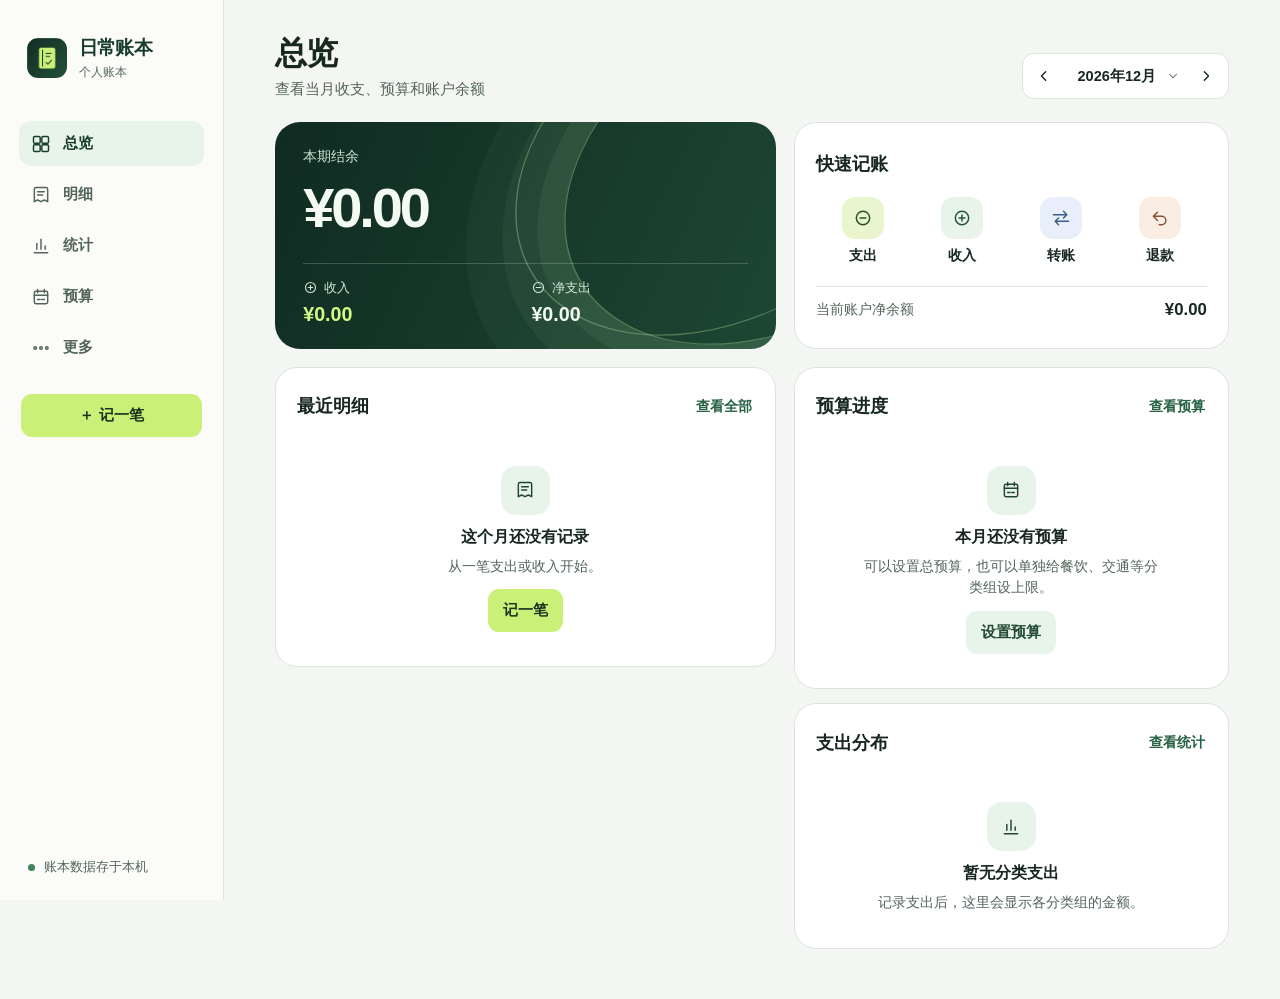
==== index.html @ d8ba1f41 "Improve mobile update checks" ====
<!doctype html>
<html lang="zh-CN">
<head>
  <meta charset="utf-8">
  <meta name="viewport" content="width=device-width, initial-scale=1, viewport-fit=cover">
  <meta name="theme-color" content="#f4f6f3">
  <meta name="description" content="在 iPhone 主屏幕离线记录收支、账户和预算。">
  <meta name="apple-mobile-web-app-capable" content="yes">
  <meta name="apple-mobile-web-app-status-bar-style" content="default">
  <link rel="manifest" href="./manifest.webmanifest" crossorigin="use-credentials">
  <link rel="icon" href="./icon-192.png">
  <link rel="apple-touch-icon" href="./apple-touch-icon.png">
  <link rel="stylesheet" href="./style.css">
  <title>日常账本</title>
</head>
<body>
  <aside class="sidebar" aria-label="主导航">
    <a class="brand" href="#overview"><img src="./apple-touch-icon.png" alt="" width="40" height="40"><span>日常账本<small>个人账本</small></span></a>
    <nav class="side-nav" id="side-nav"></nav>
    <button class="button primary side-add" data-action="new">＋ 记一笔</button>
    <div class="sidebar-foot"><span class="status-dot"></span><span>账本数据存于本机</span></div>
  </aside>
  <header class="mobile-bar">
    <a class="brand" href="#overview"><img src="./apple-touch-icon.png" alt="" width="34" height="34">日常账本</a>
    <button type="button" id="mobile-status" class="offline-badge" data-action="offline-info" aria-live="polite"><span class="status-dot"></span>本机账本</button>
  </header>
  <div class="update-notice" id="update-notice" hidden>
    <span role="status">新版已就绪</span>
    <button type="button" class="button secondary" data-action="reload">立即更新</button>
  </div>
  <main id="content" class="workspace" aria-busy="true">
    <section class="panel system-message"><h1>正在打开账本…</h1><p>请稍候。</p></section>
  </main>
  <nav class="tabbar" id="tabbar" aria-label="主导航"></nav>
  <dialog id="dialog" aria-labelledby="dialog-title"><div id="dialog-content"></div></dialog>
  <div class="toast" id="toast" role="status" hidden></div>
  <input type="file" id="file-input" hidden>
  <noscript><div class="system-message">日常账本需要开启 JavaScript。</div></noscript>
  <script type="module" src="./app.js"></script>
</body>
</html>
---- style.css ----
:root {
  color-scheme: light;
  touch-action:manipulation;
  --bg:#f4f6f3;
  --paper:#fff;
  --ink:#182820;
  --muted:#53655a;
  --line:#dce4dd;
  --accent:#cbf078;
  --accent-dark:#224735;
  --soft:#e8f3e9;
  --income:#146843;
  --danger:#9f3a39;
  --radius:22px;
  font-family: Inter, -apple-system, BlinkMacSystemFont, "Segoe UI", "PingFang SC", "Microsoft YaHei", sans-serif;
  font-size: 16px;
}
* { box-sizing:border-box; }
[hidden] { display:none !important; }
body { margin:0; color:var(--ink); background:var(--bg); min-width:280px; }
a { color:inherit; text-decoration:none; }
button, input, select, textarea { font:inherit; }
button, input, select, textarea, a { -webkit-tap-highlight-color:transparent; }
button { cursor:pointer; color:inherit; }
button:disabled { cursor:default; opacity:.5; }
:focus-visible { outline:3px solid #23754d; outline-offset:3px; }
h1,h2,h3,p { margin:0; }
h1 { font-size:2rem; font-weight:750; letter-spacing:-.035em; line-height:1.2; }
h2 { font-size:1.125rem; font-weight:750; }
h3 { font-size:1rem; }
.muted { color:var(--muted); }
.number { font-variant-numeric:tabular-nums; overflow-wrap:anywhere; }
.icon { width:20px; height:20px; display:inline-block; vertical-align:middle; flex:none; }
.brand { display:inline-flex; align-items:center; gap:.72rem; color:#183d2a; font-size:1.16rem; font-weight:800; letter-spacing:-.03em; }
.brand img { display:block; border-radius:.7rem; }
.brand small { display:block; color:var(--muted); font-size:.75rem; font-weight:500; margin-top:3px; letter-spacing:0; }
.sidebar { position:fixed; inset:0 auto 0 0; width:224px; padding:35px 19px 24px; border-right:1px solid var(--line); background:#fbfcfa; display:flex; flex-direction:column; gap:24px; }
.sidebar .brand { padding-left:8px; }
.side-nav { display:grid; gap:6px; margin-top:16px; }
.side-nav a { display:flex; align-items:center; gap:12px; color:var(--muted); padding:12px; border-radius:12px; font-size:.95rem; font-weight:600; }
.side-nav a[aria-current] { background:var(--soft); color:#193d28; font-weight:750; }
.side-nav a:hover { background:var(--soft); }
.sidebar-foot { margin-top:auto; display:flex; align-items:center; gap:9px; color:var(--muted); font-size:.82rem; padding-left:9px; }
.status-dot { display:inline-block; width:7px; height:7px; border-radius:50%; background:#42835a; flex:none; }
.side-add { margin:0 2px; }
.workspace { max-width:1420px; min-height:100vh; padding:34px clamp(22px, 4vw, 58px) 50px; margin-left:224px; margin-right:auto; }
.mobile-bar, .tabbar { display:none; }
.page-head { display:flex; align-items:flex-end; justify-content:space-between; gap:12px; margin-bottom:23px; }
.page-head p { font-size:.91rem; color:var(--muted); margin-top:8px; }
.period { display:inline-flex; align-items:center; gap:2px; padding:3px; border:1px solid var(--line); background:var(--paper); border-radius:12px; white-space:nowrap; }
.period button { display:grid; place-items:center; border:0; background:transparent; width:37px; height:38px; border-radius:8px; }
.period button:hover:not(:disabled) { background:var(--soft); }
.period time { font-size:.91rem; min-width:92px; text-align:center; font-weight:700; }
.period .month-trigger { display:flex; justify-content:center; gap:3px; align-items:center; width:auto; padding:0 6px; }
.period .month-trigger .icon { width:14px; height:14px; color:var(--muted); }
.month-grid { display:grid; grid-template-columns:repeat(4,minmax(0,1fr)); gap:12px; }
.month-tile { display:grid; align-content:start; gap:9px; min-height:111px; text-align:left; padding:15px; border-radius:15px; }
.month-tile:hover,.month-tile[aria-current] { background:var(--soft); border-color:#88ad90; }
.month-tile-head { display:flex; align-items:center; justify-content:space-between; gap:6px; }
.month-tile-head strong { font-size:1.05rem; }
.month-tile > .muted { font-size:.86rem; }
.month-net,.month-amounts>span { display:flex; align-items:baseline; justify-content:space-between; gap:4px; flex-wrap:wrap; }
.month-net small,.month-amounts { color:var(--muted); font-size:.82rem; }
.month-amounts { display:grid; gap:4px; }
.month-amounts b { color:var(--ink); }
.panel { min-width:0; background:var(--paper); border:1px solid var(--line); border-radius:var(--radius); padding:21px; }
.panel-head { display:flex; justify-content:space-between; align-items:center; gap:8px; margin-bottom:16px; }
.panel-head a,.link-button { color:#266144; font-size:.88rem; font-weight:750; border:0; background:transparent; padding:8px 2px; white-space:nowrap; }
.balance-card { isolation:isolate; position:relative; overflow:hidden; padding:25px 28px 23px; border-radius:25px; background:linear-gradient(115deg,#102b22,#1d4633 98%); color:#f2faf2; min-height:225px; }
.balance-card::before, .balance-card::after { content:""; pointer-events:none; position:absolute; z-index:-1; border:1px solid #a9dc9861; border-radius:50%; width:315px; height:315px; transform:rotate(-31deg) scaleX(1.45); right:-111px; top:-125px; }
.balance-card::after { right:-160px; top:-116px; box-shadow:0 0 0 20px #b1dca611,0 0 0 46px #b1dca60e,0 0 0 73px #b1dca60a; }
.balance-title { font-size:.88rem; color:#d0e4d8; }
.balance-value { font-size:clamp(2.35rem,5vw,3.5rem); font-weight:750; line-height:1.13; letter-spacing:-.055em; margin:10px 0 23px; }
.balance-row { display:grid; grid-template-columns:repeat(2,minmax(0,1fr)); gap:12px; padding-top:15px; border-top:1px solid #e5f7e732; }
.balance-row span { display:flex; align-items:center; gap:6px; font-size:.83rem; color:#d2e6d7; margin-bottom:6px; }
.balance-row b { font-size:1.23rem; font-weight:700; }
.balance-row .icon { width:15px; height:15px; }
.balance-row .income { color:#d2fa86; }
.top-grid { display:grid; grid-template-columns:1.15fr 1fr; gap:18px; }
.lower-grid { display:grid; grid-template-columns:1.15fr 1fr; gap:18px; margin-top:18px; align-items:start; }
.summary-stack,.stack { display:grid; gap:14px; align-content:start; }
.metric-grid { display:grid; grid-template-columns:repeat(3,minmax(0,1fr)); gap:12px; }
.metric { display:grid; gap:8px; padding:16px; }
.metric b { font-size:clamp(1rem,2.5vw,1.5rem); line-height:1.22; }
.metric span { font-size:.88rem; color:var(--muted); }
.quick-actions { display:grid; grid-template-columns:repeat(4,minmax(0,1fr)); gap:5px; }
.quick-actions button { display:grid; justify-items:center; gap:8px; padding:8px 1px; background:none; border:0; border-radius:11px; font-size:.85rem; font-weight:650; }
.quick-actions button:hover { background:var(--bg); }
.quick-icon { display:grid; place-items:center; width:42px; height:42px; border-radius:13px; background:var(--soft); color:#225438; }
.quick-actions button:first-child .quick-icon { background:#e8f5cd; color:#2b5024; }
.quick-actions button:nth-child(3) .quick-icon { background:#e8effa; color:#3d5e88; }
.quick-actions button:nth-child(4) .quick-icon { background:#faeee4; color:#8a5134; }
.quick-panel { display:flex; flex-direction:column; justify-content:center; gap:13px; }
.asset-inline { display:flex; justify-content:space-between; align-items:center; gap:10px; border-top:1px solid var(--line); padding-top:13px; color:var(--muted); font-size:.87rem; }
.asset-inline b { color:var(--ink); font-size:1.05rem; }
.button { min-height:43px; display:inline-flex; align-items:center; justify-content:center; gap:7px; border:1px solid transparent; padding:9px 14px; border-radius:11px; font-weight:750; font-size:.92rem; text-align:center; white-space:nowrap; }
.button.primary { background:var(--accent); color:#19341f; }
.button.primary:hover { background:#bee66a; }
.button.secondary { background:var(--soft); color:#204a31; }
.button.neutral { background:var(--paper); border-color:var(--line); }
.button.danger { background:#faeeeb; color:var(--danger); }
.button.full { width:100%; }
.icon-button { display:grid; place-items:center; width:42px; height:42px; border:0; border-radius:12px; background:var(--soft); color:#244735; }
.empty { display:grid; justify-items:center; text-align:center; gap:8px; padding:26px 5px 13px; }
.empty-mark { display:grid; place-items:center; height:49px; width:49px; border-radius:15px; background:var(--soft); color:var(--accent-dark); margin-bottom:4px; }
.empty p { color:var(--muted); font-size:.88rem; line-height:1.55; max-width:300px; }
.empty .button { margin-top:4px; }
.transactions { display:grid; }
.row { display:flex; gap:10px; align-items:center; }
.transaction { display:grid; align-items:center; grid-template-columns:42px minmax(0,1fr) minmax(0,auto); gap:11px; width:100%; text-align:left; padding:11px 0; border:0; border-top:1px solid var(--line); background:transparent; }
.transaction:first-child { border-top:0; }
.transaction:hover .entry-title { color:var(--income); }
.tx-icon { height:40px; width:40px; display:grid; place-items:center; border-radius:12px; background:var(--bg); font-size:1.1rem; }
.entry-title,.entry-caption { display:block; overflow:hidden; text-overflow:ellipsis; white-space:nowrap; }
.entry-title { font-weight:720; }
.entry-caption { color:var(--muted); font-size:.82rem; margin-top:4px; }
.transaction strong { font-size:.93rem; text-align:right; overflow-wrap:anywhere; }
.positive { color:var(--income); }
.negative { color:var(--danger); }
.date-heading { color:var(--muted); font-size:.84rem; font-weight:680; margin:14px 0 2px; }
.date-group + .date-group { border-top:1px solid var(--line); }
.inline-actions,.actions { display:flex; flex-wrap:wrap; gap:8px; align-items:center; }
.inline-actions { margin-bottom:15px; }
.filter { display:grid; grid-template-columns:minmax(0,2fr) repeat(3,minmax(0,1fr)); gap:8px; margin-bottom:15px; }
input,select,textarea { width:100%; min-height:44px; border:1px solid #cbd7cd; background:#fff; color:var(--ink); border-radius:10px; padding:9px 11px; }
input,select,textarea { font-size:1rem; }
input[type="date"],input[type="month"] { min-width:0; }
select { appearance:none; padding-right:28px; background-image:linear-gradient(45deg,transparent 50%,#526455 50%),linear-gradient(135deg,#526455 50%,transparent 50%); background-position:calc(100% - 15px) 55%,calc(100% - 10px) 55%; background-size:5px 5px; background-repeat:no-repeat; }
.segments { display:flex; flex-wrap:wrap; gap:4px; border-radius:11px; padding:4px; background:var(--bg); }
.segments button { flex:1; min-height:36px; background:transparent; border:0; border-radius:8px; font-size:.89rem; font-weight:650; white-space:nowrap; }
.segments button[aria-pressed="true"] { background:var(--paper); color:#215336; box-shadow:0 1px 3px #17382522; }
.budget-row,.manage-row { padding:12px 0; border-top:1px solid var(--line); }
.budget-row:first-child,.manage-row:first-child { border-top:0; }
.budget-top { display:flex; justify-content:space-between; align-items:baseline; gap:9px; margin-bottom:9px; font-size:.89rem; }
.budget-top b { font-size:.95rem; }
.budget-foot { display:flex; justify-content:space-between; align-items:center; gap:8px; margin-top:6px; color:var(--muted); font-size:.82rem; }
.progress { width:100%; height:8px; background:#e6eee6; border-radius:99px; overflow:hidden; }
.progress span { display:block; height:100%; background:#59966b; border-radius:99px; }
.progress.over span { background:#bd665e; }
.section-gap { margin-top:18px; }
.setting-grid { display:grid; grid-template-columns:repeat(2,minmax(0,1fr)); gap:12px; }
.setting { display:grid; grid-template-columns:42px minmax(0,1fr); gap:11px; align-items:center; width:100%; min-height:71px; text-align:left; padding:11px 12px; border:1px solid var(--line); background:var(--paper); border-radius:14px; }
.setting:hover { background:var(--bg); }
.setting .quick-icon { width:39px; height:39px; }
.setting b,.setting small { display:block; }
.setting small { color:var(--muted); font-size:.82rem; line-height:1.4; margin-top:3px; }
.manage-row { display:flex; justify-content:space-between; align-items:center; gap:10px; }
.manage-row p { color:var(--muted); margin-top:4px; font-size:.84rem; line-height:1.4; }
.manage-row h3 { overflow-wrap:anywhere; }
.manage-row .actions { justify-content:flex-end; flex-shrink:0; }
.chip { color:#41604c; background:var(--soft); padding:3px 6px; font-size:.76rem; border-radius:6px; display:inline-block; }
details.group { border-top:1px solid var(--line); }
details.group:first-child { border:0; }
details.group summary { cursor:pointer; padding:13px 2px; font-weight:720; }
details.group section { padding:0 0 10px 16px; }
.bars { display:grid; grid-template-columns:repeat(6,minmax(0,1fr)); gap:9px; padding-top:10px; }
.bar-cell { text-align:center; color:var(--muted); font-size:.82rem; }
.bar-area { height:132px; border-bottom:1px solid var(--line); display:flex; align-items:flex-end; justify-content:center; gap:3px; margin-bottom:7px; }
.bar { width:25%; background:#80a48d; border-radius:4px 4px 0 0; min-width:5px; }
.bar.income { background:#b9db73; }
.legend { display:flex; gap:13px; flex-wrap:wrap; color:var(--muted); font-size:.84rem; margin-top:11px; }
.legend span { display:inline-flex; align-items:center; gap:5px; }
.legend i,.category-dot { width:9px; height:9px; border-radius:50%; background:#80a48d; display:inline-block; }
.legend .income { background:#b9db73; }
.category-list { list-style:none; padding:0; margin:0; }
.category-list li { display:grid; grid-template-columns:minmax(90px,1fr) minmax(45px,.65fr) minmax(70px,.8fr); align-items:center; gap:10px; padding:9px 0; border-top:1px solid var(--line); font-size:.88rem; }
.category-list li:first-child { border-top:0; }
.category-list li strong { text-align:right; }
.category-list li span:first-child { overflow-wrap:anywhere; }
.donut { margin:4px auto 19px; width:136px; aspect-ratio:1; border-radius:50%; position:relative; display:grid; place-items:center; }
.donut::before { content:""; position:absolute; inset:18%; border-radius:50%; background:#fff; }
.donut b { position:relative; font-size:.8rem; color:var(--muted); }
.offline-badge { border:1px solid var(--line); padding:6px 8px; min-height:33px; border-radius:9px; background:var(--paper); color:var(--muted); display:inline-flex; gap:5px; align-items:center; font-size:.76rem; }
.system-message { line-height:1.6; max-width:600px; }
.system-message p { margin-top:10px; }
dialog { width:min(100% - 28px,480px); max-height:min(90vh,850px); padding:0; border:1px solid var(--line); border-radius:21px; color:var(--ink); box-shadow:0 20px 90px #102b2252; touch-action:manipulation; }
dialog::backdrop { background:#10251fb2; }
.modal-head { display:flex; justify-content:space-between; align-items:center; gap:8px; padding:15px 18px; border-bottom:1px solid var(--line); position:sticky; top:0; background:#fff; z-index:1; }
.modal-body { padding:16px 18px; display:grid; gap:13px; }
.modal-body p { color:var(--muted); line-height:1.6; }
.modal-foot { display:flex; gap:8px; justify-content:flex-end; align-items:center; border-top:1px solid var(--line); padding:12px 18px; background:#fff; }
.modal-foot .primary { flex:1; }
.field { display:grid; gap:5px; color:#304c3b; font-size:.88rem; font-weight:650; min-width:0; }
.field-row { display:grid; grid-template-columns:repeat(2,minmax(0,1fr)); gap:9px; }
.form-amount input { font-size:1.62rem; font-weight:730; letter-spacing:-.04em; }
.error { color:var(--danger) !important; font-size:.87rem; }
.toast { position:fixed; z-index:5; bottom:20px; left:50%; transform:translateX(-50%); background:#183b2b; color:#fff; border-radius:12px; padding:12px 16px; max-width:min(90vw,500px); width:max-content; font-size:.89rem; box-shadow:0 5px 25px #18282033; }
.guide-link { display:inline-block; font-size:.9rem; font-weight:700; color:#295d3e; }
.update-notice { display:flex; justify-content:space-between; align-items:center; gap:8px; margin:16px auto -14px calc(224px + clamp(22px, 4vw, 58px)); padding:7px 11px; width:min(390px,calc(100% - 260px)); background:var(--paper); border:1px solid var(--line); border-radius:12px; font-size:.9rem; font-weight:700; }
@media (min-width:760px) and (max-width:1000px) {
  .sidebar { width:177px; padding-inline:12px; }
  .workspace { margin-left:177px; padding-inline:22px; }
  .update-notice { margin-left:199px; }
}
@media (max-width:860px) {
  .lower-grid,.top-grid { grid-template-columns:1fr; gap:12px; }
  .lower-grid { margin-top:12px; }
  .month-grid { grid-template-columns:repeat(3,minmax(0,1fr)); }
}
@media (max-width:759px) {
  .sidebar { display:none; }
  .workspace { margin:0 auto; padding:13px 15px calc(88px + env(safe-area-inset-bottom)); }
  .mobile-bar { position:sticky; top:0; z-index:3; display:flex; justify-content:space-between; align-items:center; gap:8px; border-bottom:1px solid var(--line); padding:calc(9px + env(safe-area-inset-top)) max(15px,env(safe-area-inset-right)) 9px max(15px,env(safe-area-inset-left)); background:var(--bg); }
  .mobile-bar .brand { gap:7px; font-size:1.04rem; }
  .update-notice { margin:10px 15px 0; width:auto; }
  .tabbar { display:grid; grid-template-columns:repeat(5,minmax(0,1fr)); align-items:center; position:fixed; z-index:3; bottom:0; inset-inline:0; border-top:1px solid var(--line); background:#fff; min-height:63px; padding:5px 5px calc(5px + env(safe-area-inset-bottom)); }
  .tabbar a,.tabbar button { display:flex; flex-direction:column; justify-content:center; align-items:center; gap:3px; min-height:46px; color:var(--muted); font-size:.78rem; font-weight:680; border:0; background:none; }
  .tabbar a[aria-current] { color:#1b6740; }
  .tabbar a[aria-current] .icon { background:var(--soft); border-radius:5px; }
  .tabbar .tab-plus { width:35px; height:33px; display:grid; place-items:center; border-radius:11px; background:var(--accent); color:#19341f; }
  .toast { bottom:calc(73px + env(safe-area-inset-bottom)); }
  .page-head { margin-bottom:13px; align-items:center; }
  .page-head p { display:none; }
  h1 { font-size:1.58rem; }
  .panel { padding:15px; border-radius:17px; }
  .balance-card { min-height:0; padding:20px; border-radius:21px; }
  .balance-value { font-size:2.55rem; margin-bottom:17px; }
  .balance-row { padding-top:12px; }
  .balance-row b { font-size:1.07rem; }
  .balance-card::before { right:-186px; top:-145px; }
  .balance-card::after { right:-224px; top:-136px; }
  .period time { min-width:86px; }
  .period button { width:30px; height:35px; }
  .metric-grid { gap:6px; }
  .metric { padding:10px 7px; }
  .metric span { font-size:.79rem; }
  .filter { grid-template-columns:1fr 1fr; }
  .setting-grid { gap:7px; }
  .setting { grid-template-columns:31px minmax(0,1fr); padding:8px; gap:6px; }
  .setting .quick-icon { width:30px; height:33px; }
  .setting b { font-size:.88rem; }
  .setting small { font-size:.76rem; }
  .section-gap { margin-top:12px; }
  .bar-area { height:104px; }
  dialog { max-height:calc(100% - 22px - env(safe-area-inset-top) - env(safe-area-inset-bottom)); }
  .manage-row .button { padding:7px 9px; min-height:40px; }
}
@media (max-width:365px) {
  .workspace { padding-inline:9px; }
  .panel { padding:11px; }
  .setting-grid { grid-template-columns:1fr; }
  .period time { min-width:75px; }
  .period button { width:27px; }
  .period .month-trigger { padding-inline:4px; gap:2px; }
  .page-head { gap:4px; }
}
@media (max-width:520px) {
  .month-grid { grid-template-columns:repeat(2,minmax(0,1fr)); gap:8px; }
  .month-tile { min-height:80px; gap:6px; padding:12px; }
}
@media (prefers-reduced-motion:no-preference) {
  button,a,input,select { transition:background-color .14s; }
}
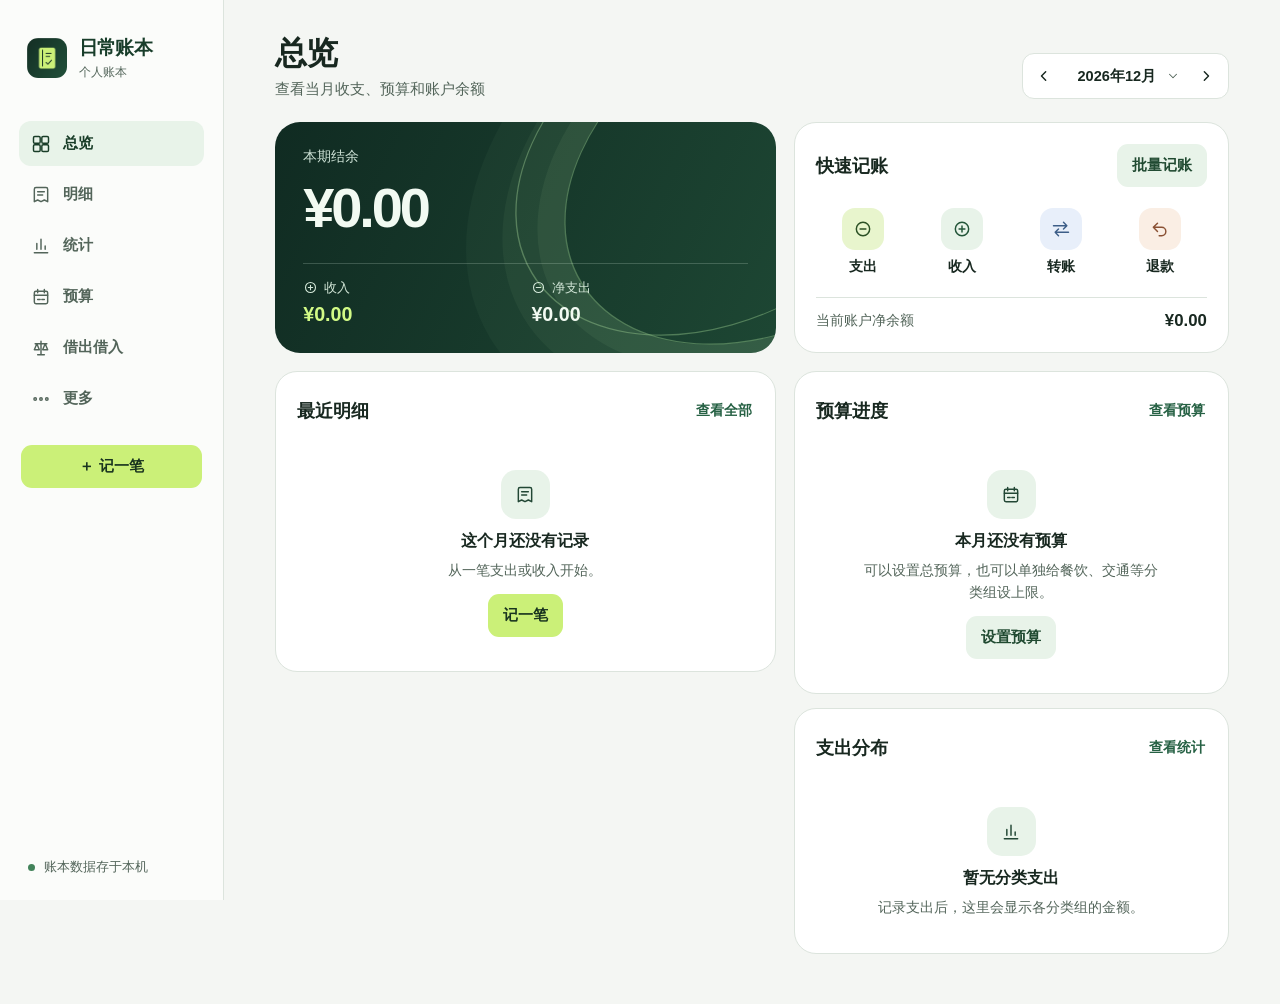
==== commit f2e9cf22: "Improve mobile entry and add inline categories" ====
--- a/index.html
+++ b/index.html
@@ -33,6 +33,7 @@
   </main>
   <nav class="tabbar" id="tabbar" aria-label="主导航"></nav>
   <dialog id="dialog" aria-labelledby="dialog-title"><div id="dialog-content"></div></dialog>
+  <dialog id="quick-category" aria-labelledby="quick-category-title"></dialog>
   <div class="toast" id="toast" role="status" hidden></div>
   <input type="file" id="file-input" hidden>
   <noscript><div class="system-message">日常账本需要开启 JavaScript。</div></noscript>
--- a/style.css
+++ b/style.css
@@ -91,6 +91,7 @@
 .quick-actions button:nth-child(3) .quick-icon { background:#e8effa; color:#3d5e88; }
 .quick-actions button:nth-child(4) .quick-icon { background:#faeee4; color:#8a5134; }
 .quick-panel { display:flex; flex-direction:column; justify-content:center; gap:13px; }
+.quick-heading { display:flex; justify-content:space-between; align-items:center; gap:10px; }
 .asset-inline { display:flex; justify-content:space-between; align-items:center; gap:10px; border-top:1px solid var(--line); padding-top:13px; color:var(--muted); font-size:.87rem; }
 .asset-inline b { color:var(--ink); font-size:1.05rem; }
 .button { min-height:43px; display:inline-flex; align-items:center; justify-content:center; gap:7px; border:1px solid transparent; padding:9px 14px; border-radius:11px; font-weight:750; font-size:.92rem; text-align:center; white-space:nowrap; }
@@ -180,12 +181,48 @@
 .modal-body p { color:var(--muted); line-height:1.6; }
 .modal-foot { display:flex; gap:8px; justify-content:flex-end; align-items:center; border-top:1px solid var(--line); padding:12px 18px; background:#fff; }
 .modal-foot .primary { flex:1; }
+.entry-tools { display:flex; justify-content:flex-end; }
+.entry-accounts { align-items:end; }
+.category-caption { display:flex; flex-wrap:wrap; align-items:center; justify-content:space-between; column-gap:4px; }
+.category-caption .link-button { min-height:38px; padding:4px 0 4px 4px; white-space:nowrap; font-size:.82rem; }
+dialog.batch-dialog { width:min(100% - 28px,660px); overflow:hidden; max-height:min(840px, calc(var(--batch-height, 100vh) - 18px)); }
+.batch-dialog #dialog-content { display:flex; flex-direction:column; max-height:inherit; min-height:0; }
+.batch-dialog .modal-head { flex:none; }
+.batch-dialog form { display:flex; flex-direction:column; min-height:0; }
+.batch-dialog .modal-body { overflow:auto; overscroll-behavior:contain; min-height:0; scroll-padding-block:12px; background:var(--bg); }
+.batch-dialog .modal-foot { flex:none; }
+.batch-date { display:flex; align-items:flex-end; gap:10px; min-width:0; }
+.batch-date .field { flex:1; }
+.batch-date input { display:block; }
+.batch-date-actions { display:flex; gap:6px; }
+.batch-rows { display:grid; gap:12px; }
+.batch-row { display:grid; gap:10px; min-width:0; border:1px solid var(--line); border-radius:15px; padding:11px 13px 13px; background:var(--paper); }
+.batch-row-tools { display:flex; justify-content:space-between; align-items:center; gap:8px; min-height:31px; }
+.batch-row-tools .link-button { color:#594a45; min-height:38px; padding:5px 0 5px 12px; }
+.batch-amount input { font-size:1.25rem; font-weight:720; }
+.batch-dialog .error { scroll-margin-block:8px; }
 .field { display:grid; gap:5px; color:#304c3b; font-size:.88rem; font-weight:650; min-width:0; }
 .field-row { display:grid; grid-template-columns:repeat(2,minmax(0,1fr)); gap:9px; }
+.field input:is([type="date"],[type="time"]) { min-width:0; }
 .form-amount input { font-size:1.62rem; font-weight:730; letter-spacing:-.04em; }
 .error { color:var(--danger) !important; font-size:.87rem; }
 .toast { position:fixed; z-index:5; bottom:20px; left:50%; transform:translateX(-50%); background:#183b2b; color:#fff; border-radius:12px; padding:12px 16px; max-width:min(90vw,500px); width:max-content; font-size:.89rem; box-shadow:0 5px 25px #18282033; }
 .guide-link { display:inline-block; font-size:.9rem; font-weight:700; color:#295d3e; }
+.debt-description { margin:-5px 0 14px; line-height:1.55; font-size:.9rem; }
+.debt-grid { align-items:start; }
+.debt-total { display:flex; justify-content:space-between; align-items:baseline; gap:8px; padding:12px; border-radius:12px; background:var(--soft); }
+.debt-total .number { font-size:1.34rem; text-align:right; overflow-wrap:anywhere; min-width:0; }
+.debt-row { display:grid; grid-template-columns:minmax(0,1fr) minmax(0,.8fr); align-items:center; gap:8px; width:100%; min-height:52px; padding:9px 2px; border:0; border-bottom:1px solid var(--line); background:transparent; text-align:left; overflow-wrap:anywhere; }
+.debt-row:last-child { border-bottom:0; }
+.debt-row:hover { background:var(--soft); }
+.debt-row small { display:block; color:var(--muted); font-size:.82rem; line-height:1.4; margin-top:2px; }
+.debt-row-amount { text-align:right; }
+.debt-empty { padding-top:10px; }
+.debt-facts { display:grid; grid-template-columns:repeat(3,minmax(0,1fr)); gap:7px; margin:0; }
+.debt-facts div { padding:8px; border-radius:10px; background:var(--soft); }
+.debt-facts dt { font-size:.8rem; color:var(--muted); }
+.debt-facts dd { margin:4px 0 0; font-weight:700; overflow-wrap:anywhere; }
+.debt-note { overflow-wrap:anywhere; }
 .update-notice { display:flex; justify-content:space-between; align-items:center; gap:8px; margin:16px auto -14px calc(224px + clamp(22px, 4vw, 58px)); padding:7px 11px; width:min(390px,calc(100% - 260px)); background:var(--paper); border:1px solid var(--line); border-radius:12px; font-size:.9rem; font-weight:700; }
 @media (min-width:760px) and (max-width:1000px) {
   .sidebar { width:177px; padding-inline:12px; }
@@ -203,9 +240,10 @@
   .mobile-bar { position:sticky; top:0; z-index:3; display:flex; justify-content:space-between; align-items:center; gap:8px; border-bottom:1px solid var(--line); padding:calc(9px + env(safe-area-inset-top)) max(15px,env(safe-area-inset-right)) 9px max(15px,env(safe-area-inset-left)); background:var(--bg); }
   .mobile-bar .brand { gap:7px; font-size:1.04rem; }
   .update-notice { margin:10px 15px 0; width:auto; }
-  .tabbar { display:grid; grid-template-columns:repeat(5,minmax(0,1fr)); align-items:center; position:fixed; z-index:3; bottom:0; inset-inline:0; border-top:1px solid var(--line); background:#fff; min-height:63px; padding:5px 5px calc(5px + env(safe-area-inset-bottom)); }
+  .tabbar { display:grid; grid-template-columns:repeat(6,minmax(0,1fr)); align-items:center; position:fixed; z-index:3; bottom:0; inset-inline:0; border-top:1px solid var(--line); background:#fff; min-height:63px; padding:5px 5px calc(5px + env(safe-area-inset-bottom)); }
   .tabbar a,.tabbar button { display:flex; flex-direction:column; justify-content:center; align-items:center; gap:3px; min-height:46px; color:var(--muted); font-size:.78rem; font-weight:680; border:0; background:none; }
   .tabbar a[aria-current] { color:#1b6740; }
+  .tabbar a span { white-space:nowrap; }
   .tabbar a[aria-current] .icon { background:var(--soft); border-radius:5px; }
   .tabbar .tab-plus { width:35px; height:33px; display:grid; place-items:center; border-radius:11px; background:var(--accent); color:#19341f; }
   .toast { bottom:calc(73px + env(safe-area-inset-bottom)); }
@@ -233,6 +271,11 @@
   .section-gap { margin-top:12px; }
   .bar-area { height:104px; }
   dialog { max-height:calc(100% - 22px - env(safe-area-inset-top) - env(safe-area-inset-bottom)); }
+  dialog.batch-dialog { position:fixed; inset:auto 0 var(--batch-bottom, 0px); width:100%; max-width:none; margin:0; border-radius:21px 21px 0 0; max-height:calc(var(--batch-height, 100vh) - max(8px,env(safe-area-inset-top))); }
+  .batch-dialog .modal-head { padding:10px 14px; }
+  .batch-dialog .modal-body { padding:12px 14px; }
+  .batch-dialog .modal-foot { padding:10px 14px max(10px,env(safe-area-inset-bottom)); }
+  .batch-date-actions .button { padding-inline:9px; }
   .manage-row .button { padding:7px 9px; min-height:40px; }
 }
 @media (max-width:365px) {
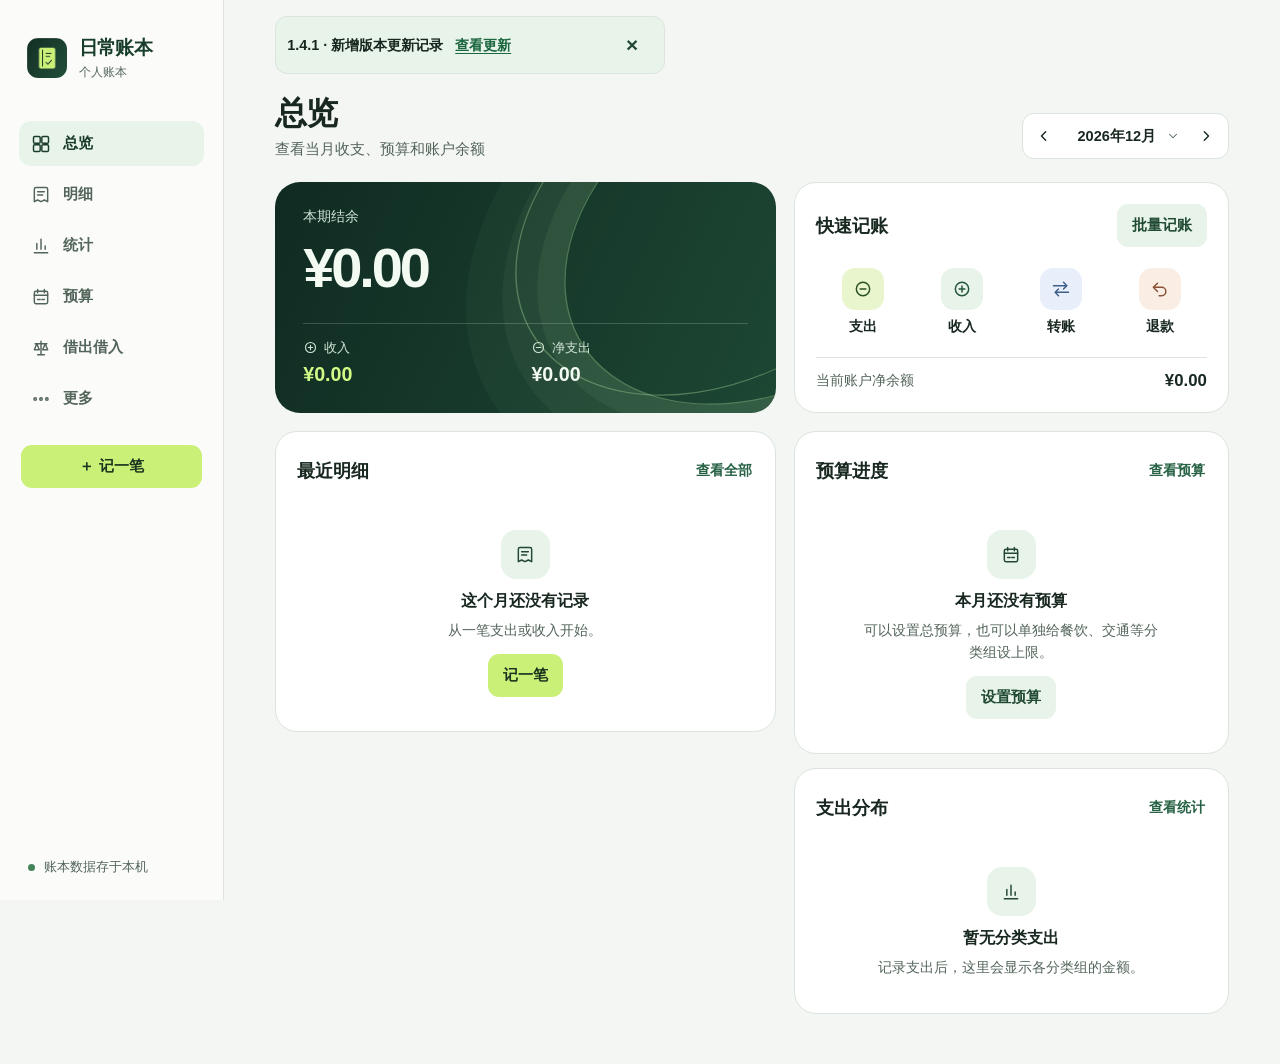
==== commit e5ecb120: "Show customers what changed in each release" ====
--- a/index.html
+++ b/index.html
@@ -28,6 +28,10 @@
     <span role="status">新版已就绪</span>
     <button type="button" class="button secondary" data-action="reload">立即更新</button>
   </div>
+  <aside class="update-notice release-notice" id="release-notice" aria-label="本次版本更新" hidden>
+    <span><strong id="release-summary"></strong><a href="#updates">查看更新</a></span>
+    <button class="icon-button" type="button" data-action="dismiss-release" aria-label="关闭更新提示">×</button>
+  </aside>
   <main id="content" class="workspace" aria-busy="true">
     <section class="panel system-message"><h1>正在打开账本…</h1><p>请稍候。</p></section>
   </main>
--- a/style.css
+++ b/style.css
@@ -224,6 +224,12 @@
 .debt-facts dd { margin:4px 0 0; font-weight:700; overflow-wrap:anywhere; }
 .debt-note { overflow-wrap:anywhere; }
 .update-notice { display:flex; justify-content:space-between; align-items:center; gap:8px; margin:16px auto -14px calc(224px + clamp(22px, 4vw, 58px)); padding:7px 11px; width:min(390px,calc(100% - 260px)); background:var(--paper); border:1px solid var(--line); border-radius:12px; font-size:.9rem; font-weight:700; }
+.release-notice { background:var(--soft); }
+.release-notice > span { display:flex; flex-wrap:wrap; align-items:baseline; column-gap:12px; row-gap:3px; }
+.release-notice a { color:#1b6740; text-decoration:underline; text-underline-offset:3px; }
+.release-notice .icon-button { flex:none; font-size:1.3rem; }
+.release-entry ul { padding-inline-start:1.35em; margin:10px 0 0; line-height:1.65; }
+.release-entry li + li { margin-top:5px; }
 @media (min-width:760px) and (max-width:1000px) {
   .sidebar { width:177px; padding-inline:12px; }
   .workspace { margin-left:177px; padding-inline:22px; }
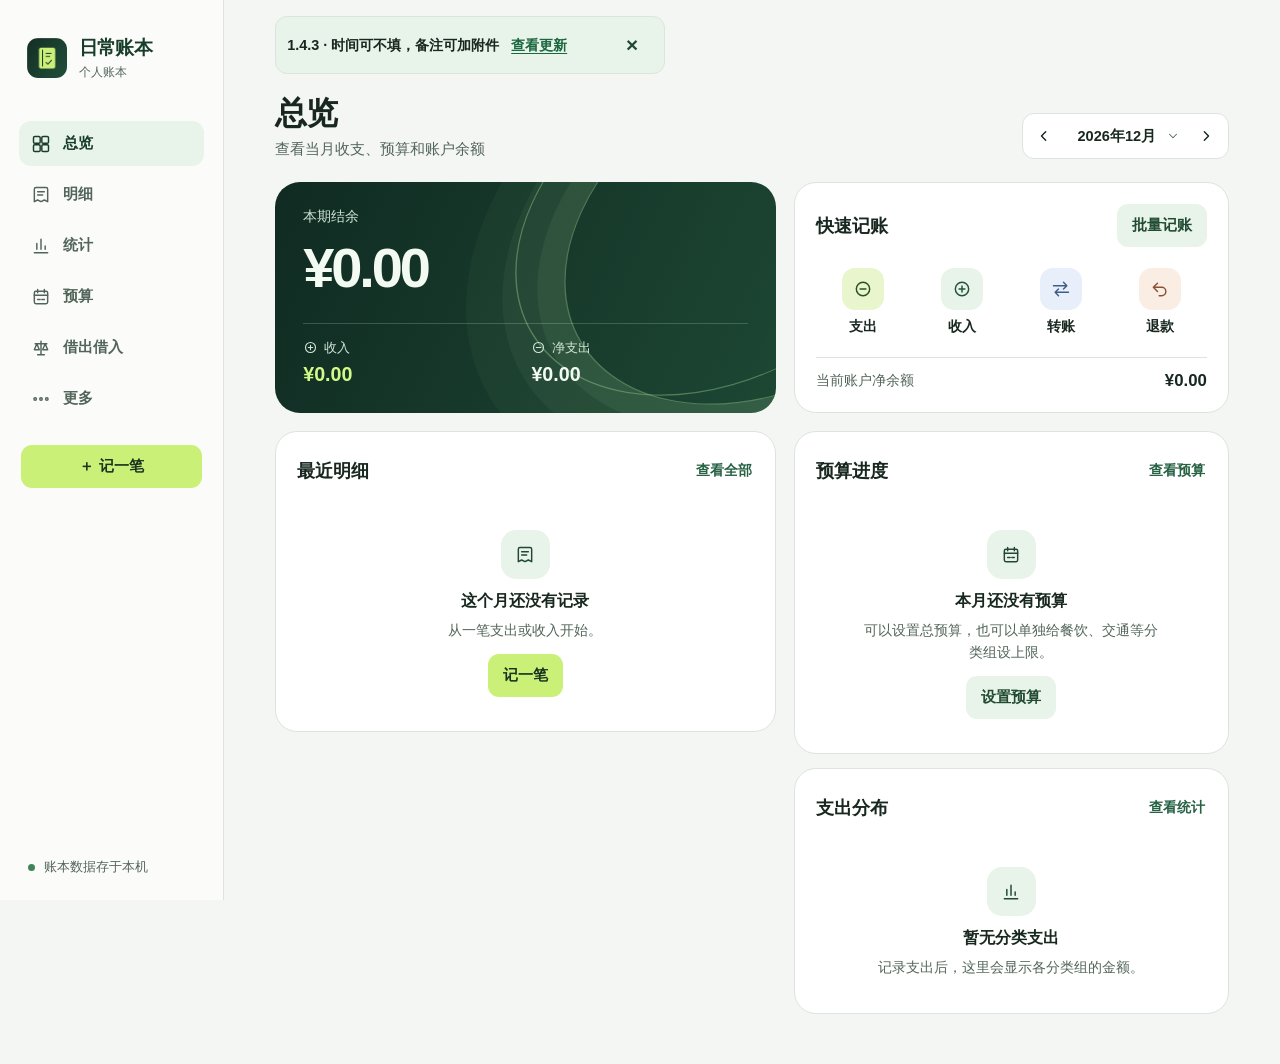
==== commit c07a994a: "Improve mobile forms, local attachments, and app installation" ====
--- a/index.html
+++ b/index.html
@@ -4,7 +4,7 @@
   <meta charset="utf-8">
   <meta name="viewport" content="width=device-width, initial-scale=1, viewport-fit=cover">
   <meta name="theme-color" content="#f4f6f3">
-  <meta name="description" content="在 iPhone 主屏幕离线记录收支、账户和预算。">
+  <meta name="description" content="可安装到手机、平板和电脑，离线记录收支、账户和预算。">
   <meta name="apple-mobile-web-app-capable" content="yes">
   <meta name="apple-mobile-web-app-status-bar-style" content="default">
   <link rel="manifest" href="./manifest.webmanifest" crossorigin="use-credentials">
@@ -38,6 +38,11 @@
   <nav class="tabbar" id="tabbar" aria-label="主导航"></nav>
   <dialog id="dialog" aria-labelledby="dialog-title"><div id="dialog-content"></div></dialog>
   <dialog id="quick-category" aria-labelledby="quick-category-title"></dialog>
+  <dialog id="attachment-preview" aria-labelledby="attachment-title">
+    <header class="modal-head"><h2 id="attachment-title"></h2><form method="dialog"><button class="icon-button" aria-label="关闭预览">×</button></form></header>
+    <div class="modal-body"><img alt="附件照片"><p class="error" hidden>无法预览这张照片，可以保存原文件查看。</p></div>
+    <footer class="modal-foot"><button type="button" class="button secondary" data-download>保存原文件</button></footer>
+  </dialog>
   <div class="toast" id="toast" role="status" hidden></div>
   <input type="file" id="file-input" hidden>
   <noscript><div class="system-message">日常账本需要开启 JavaScript。</div></noscript>
--- a/style.css
+++ b/style.css
@@ -125,7 +125,10 @@
 .filter { display:grid; grid-template-columns:minmax(0,2fr) repeat(3,minmax(0,1fr)); gap:8px; margin-bottom:15px; }
 input,select,textarea { width:100%; min-height:44px; border:1px solid #cbd7cd; background:#fff; color:var(--ink); border-radius:10px; padding:9px 11px; }
 input,select,textarea { font-size:1rem; }
-input[type="date"],input[type="month"] { min-width:0; }
+input:is([type="date"],[type="month"],[type="time"]) {
+  appearance:none; display:block; inline-size:100%; min-inline-size:0; max-inline-size:100%; block-size:44px; margin:0;
+}
+input::-webkit-date-and-time-value { margin:0; text-align:left; }
 select { appearance:none; padding-right:28px; background-image:linear-gradient(45deg,transparent 50%,#526455 50%),linear-gradient(135deg,#526455 50%,transparent 50%); background-position:calc(100% - 15px) 55%,calc(100% - 10px) 55%; background-size:5px 5px; background-repeat:no-repeat; }
 .segments { display:flex; flex-wrap:wrap; gap:4px; border-radius:11px; padding:4px; background:var(--bg); }
 .segments button { flex:1; min-height:36px; background:transparent; border:0; border-radius:8px; font-size:.89rem; font-weight:650; white-space:nowrap; }
@@ -183,27 +186,42 @@
 .modal-foot .primary { flex:1; }
 .entry-tools { display:flex; justify-content:flex-end; }
 .entry-accounts { align-items:end; }
-.category-caption { display:flex; flex-wrap:wrap; align-items:center; justify-content:space-between; column-gap:4px; }
-.category-caption .link-button { min-height:38px; padding:4px 0 4px 4px; white-space:nowrap; font-size:.82rem; }
+.category-caption,.time-caption,.batch-date-heading,.note-caption { display:flex; align-items:center; justify-content:space-between; gap:4px; min-height:36px; }
+.entry-accounts.has-category > .field:first-child > span,.date-time-fields > .field:first-child > span { display:flex; align-items:center; min-height:36px; }
+.category-caption .link-button,.time-caption .link-button { min-height:36px; padding:4px 0 4px 4px; white-space:nowrap; font-size:.81rem; }
 dialog.batch-dialog { width:min(100% - 28px,660px); overflow:hidden; max-height:min(840px, calc(var(--batch-height, 100vh) - 18px)); }
 .batch-dialog #dialog-content { display:flex; flex-direction:column; max-height:inherit; min-height:0; }
 .batch-dialog .modal-head { flex:none; }
 .batch-dialog form { display:flex; flex-direction:column; min-height:0; }
 .batch-dialog .modal-body { overflow:auto; overscroll-behavior:contain; min-height:0; scroll-padding-block:12px; background:var(--bg); }
 .batch-dialog .modal-foot { flex:none; }
-.batch-date { display:flex; align-items:flex-end; gap:10px; min-width:0; }
-.batch-date .field { flex:1; }
-.batch-date input { display:block; }
+.batch-date { display:grid; gap:6px; min-width:0; padding:9px 12px 12px; border:1px solid var(--line); border-radius:15px; background:var(--paper); }
+.batch-date-heading label,.note-caption label { color:#304c3b; font-size:.88rem; font-weight:650; }
 .batch-date-actions { display:flex; gap:6px; }
+.batch-date-actions .button { min-height:36px; padding:4px 10px; font-size:.81rem; }
 .batch-rows { display:grid; gap:12px; }
 .batch-row { display:grid; gap:10px; min-width:0; border:1px solid var(--line); border-radius:15px; padding:11px 13px 13px; background:var(--paper); }
 .batch-row-tools { display:flex; justify-content:space-between; align-items:center; gap:8px; min-height:31px; }
 .batch-row-tools .link-button { color:#594a45; min-height:38px; padding:5px 0 5px 12px; }
-.batch-amount input { font-size:1.25rem; font-weight:720; }
+.batch-amount input { font-size:1.25rem; font-weight:720; block-size:44px; padding-block:4px; }
 .batch-dialog .error { scroll-margin-block:8px; }
 .field { display:grid; gap:5px; color:#304c3b; font-size:.88rem; font-weight:650; min-width:0; }
 .field-row { display:grid; grid-template-columns:repeat(2,minmax(0,1fr)); gap:9px; }
-.field input:is([type="date"],[type="time"]) { min-width:0; }
+.time-placeholder { display:flex; justify-content:space-between; align-items:center; width:100%; min-width:0; min-height:44px; padding:7px 10px; background:var(--paper); border:1px solid #cbd7cd; border-radius:10px; gap:6px; text-align:left; }
+.time-placeholder span:first-child { color:var(--muted); }
+.time-placeholder span:last-child { color:var(--income); white-space:nowrap; }
+.note-field { display:grid; gap:8px; min-width:0; }
+.note-field textarea { display:block; min-width:0; resize:vertical; font-weight:450; }
+.note-actions { display:flex; gap:8px; flex-wrap:wrap; }
+.note-actions .button { display:inline-flex; align-items:center; gap:6px; min-height:38px; padding:5px 10px; font-size:.84rem; }
+.note-actions .icon,.attachment-open .icon { width:17px; height:17px; flex:none; }
+.attachment-list { display:grid; gap:5px; margin:0; padding:0; list-style:none; }
+.attachment-list li { display:flex; align-items:center; min-width:0; padding:2px 4px; border:1px solid var(--line); border-radius:10px; background:var(--bg); }
+.attachment-open { display:flex; align-items:center; gap:8px; flex:1; min-width:0; padding:6px; min-height:38px; background:none; border:0; text-align:left; overflow-wrap:anywhere; font-size:.85rem; }
+.attachment-open small { display:block; color:var(--muted); font-size:.74rem; }
+.attachment-list .icon-button { flex:none; }
+#attachment-title { overflow-wrap:anywhere; min-width:0; }
+#attachment-preview img { display:block; width:100%; max-height:60vh; object-fit:contain; }
 .form-amount input { font-size:1.62rem; font-weight:730; letter-spacing:-.04em; }
 .error { color:var(--danger) !important; font-size:.87rem; }
 .toast { position:fixed; z-index:5; bottom:20px; left:50%; transform:translateX(-50%); background:#183b2b; color:#fff; border-radius:12px; padding:12px 16px; max-width:min(90vw,500px); width:max-content; font-size:.89rem; box-shadow:0 5px 25px #18282033; }
@@ -230,10 +248,16 @@
 .release-notice .icon-button { flex:none; font-size:1.3rem; }
 .release-entry ul { padding-inline-start:1.35em; margin:10px 0 0; line-height:1.65; }
 .release-entry li + li { margin-top:5px; }
+.install-steps { padding-inline-start:1.35em; margin:0; font-size:.9rem; line-height:1.55; }
+.install-steps li + li { margin-top:6px; }
 @media (min-width:760px) and (max-width:1000px) {
   .sidebar { width:177px; padding-inline:12px; }
   .workspace { margin-left:177px; padding-inline:22px; }
   .update-notice { margin-left:199px; }
+}
+@media (max-width:410px) {
+  .date-time-fields { grid-template-columns:minmax(0,1fr); }
+  .date-time-fields > .field:first-child > span { min-height:0; }
 }
 @media (max-width:860px) {
   .lower-grid,.top-grid { grid-template-columns:1fr; gap:12px; }
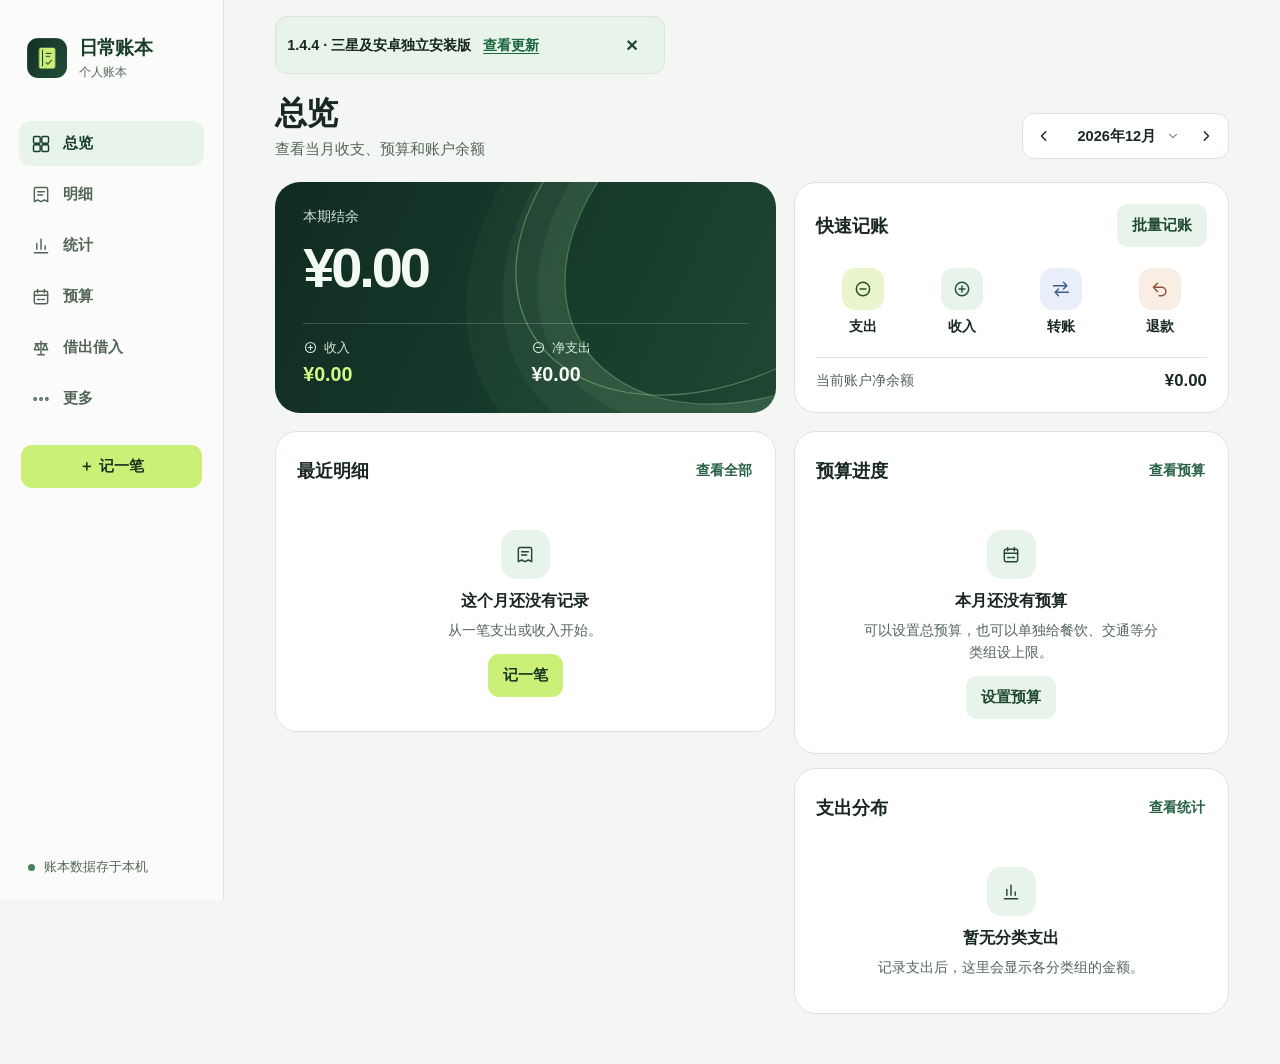
==== commit 8e1f0213: "Release offline Android app with signed updates" ====
--- a/index.html
+++ b/index.html
@@ -25,7 +25,8 @@
     <button type="button" id="mobile-status" class="offline-badge" data-action="offline-info" aria-live="polite"><span class="status-dot"></span>本机账本</button>
   </header>
   <div class="update-notice" id="update-notice" hidden>
-    <span role="status">新版已就绪</span>
+    <span role="status" id="update-title">新版已就绪</span>
+    <button type="button" class="link-button" id="update-changes" data-action="show-native-update" hidden>查看改动</button>
     <button type="button" class="button secondary" data-action="reload">立即更新</button>
   </div>
   <aside class="update-notice release-notice" id="release-notice" aria-label="本次版本更新" hidden>
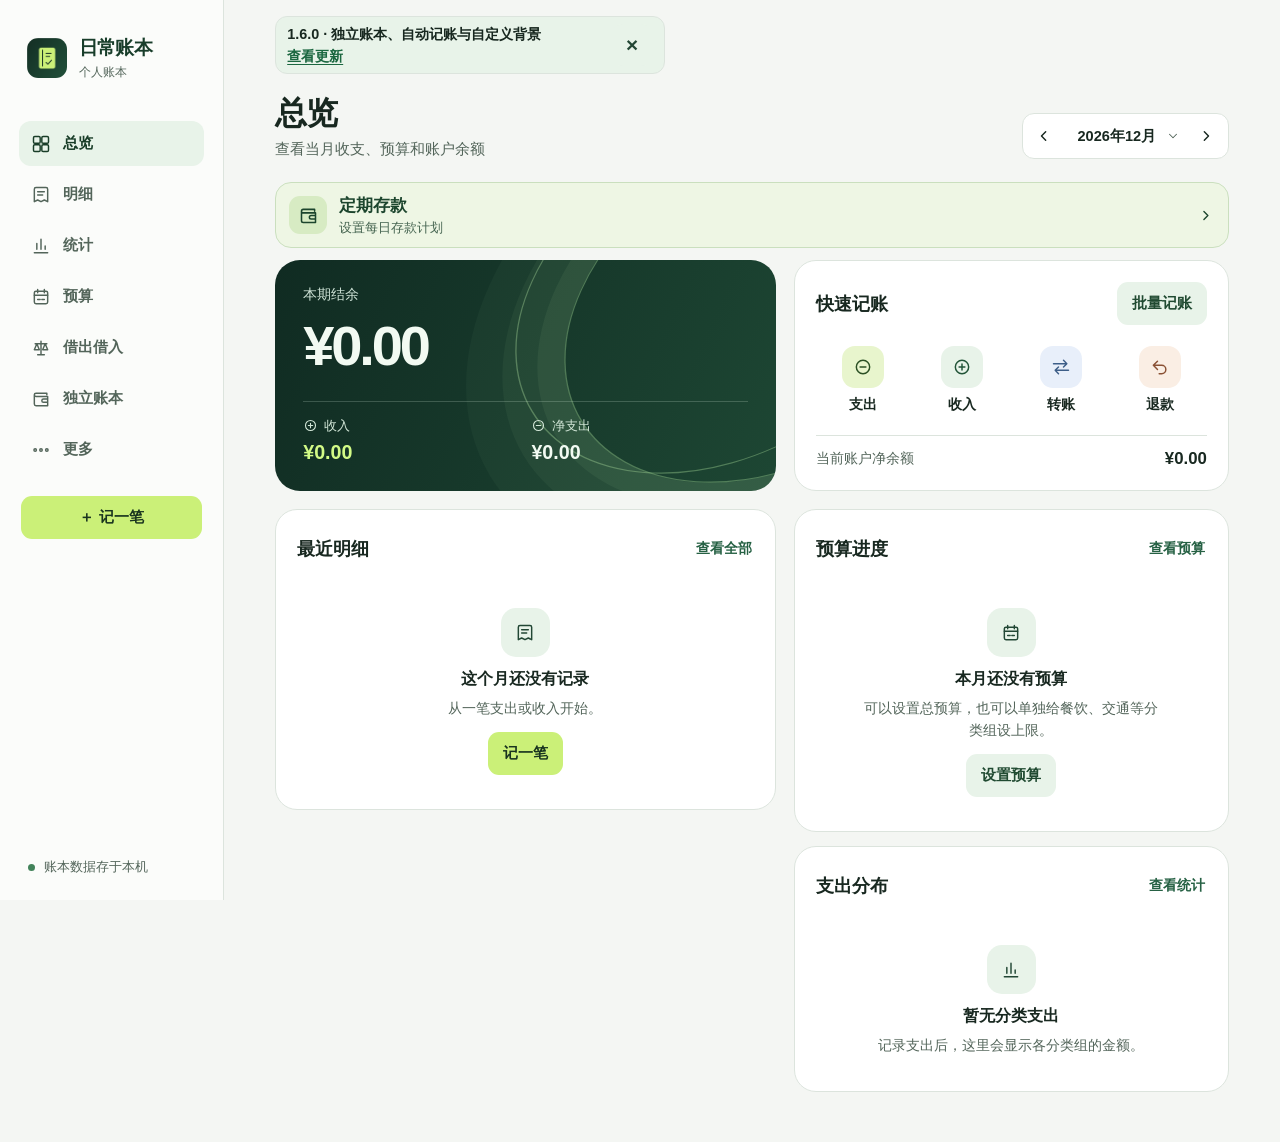
==== commit 6085af8b: "Release independent ledgers, local payment capture, and page wallpapers" ====
--- a/index.html
+++ b/index.html
@@ -14,6 +14,7 @@
   <title>日常账本</title>
 </head>
 <body>
+  <div id="page-wallpaper" class="page-wallpaper" aria-hidden="true"></div>
   <aside class="sidebar" aria-label="主导航">
     <a class="brand" href="#overview"><img src="./apple-touch-icon.png" alt="" width="40" height="40"><span>日常账本<small>个人账本</small></span></a>
     <nav class="side-nav" id="side-nav"></nav>
@@ -33,6 +34,13 @@
     <span><strong id="release-summary"></strong><a href="#updates">查看更新</a></span>
     <button class="icon-button" type="button" data-action="dismiss-release" aria-label="关闭更新提示">×</button>
   </aside>
+  <div class="ledger-meta">
+    <a id="active-ledger" class="active-ledger" href="#ledgers" hidden></a>
+    <aside id="backup-reminder" class="backup-reminder" aria-label="每月备份提醒" hidden>
+      <div><strong>该备份账本了</strong><p>导出所有账本、凭证和背景，保存到设备文件或云盘。</p></div>
+      <button class="button primary" type="button" data-action="backup">立即备份</button>
+    </aside>
+  </div>
   <main id="content" class="workspace" aria-busy="true">
     <section class="panel system-message"><h1>正在打开账本…</h1><p>请稍候。</p></section>
   </main>
--- a/style.css
+++ b/style.css
@@ -46,6 +46,42 @@
 .workspace { max-width:1420px; min-height:100vh; padding:34px clamp(22px, 4vw, 58px) 50px; margin-left:224px; margin-right:auto; }
 .mobile-bar, .tabbar { display:none; }
 .page-head { display:flex; align-items:flex-end; justify-content:space-between; gap:12px; margin-bottom:23px; }
+.ledger-meta { max-width:1420px; padding-inline:clamp(22px,4vw,58px); margin-left:224px; }
+.ledger-meta:has(> :not([hidden])) { padding-top:18px; }
+.active-ledger { display:inline-block; border-radius:100px; padding:6px 13px; background:#e8f2e7; color:#255a40; font-weight:750; overflow-wrap:anywhere; }
+.backup-reminder { display:flex; flex-wrap:wrap; align-items:center; justify-content:space-between; gap:12px; padding:clamp(14px,4vw,24px); background:#f2fccf; color:#213e2a; border:1px solid #c5db9f; border-radius:22px; }
+.active-ledger:not([hidden]) + .backup-reminder { margin-top:12px; }
+.backup-reminder strong { display:block; font-size:clamp(1.35rem,5vw,2rem); line-height:1.18; }
+.backup-reminder p { margin-top:5px; font-size:.88rem; }
+.ledger-grid { display:grid; gap:13px; grid-template-columns:repeat(auto-fit,minmax(min(100%,242px),1fr)); }
+.ledger-card,.ledger-look { --ledger-accent:#246247; --ledger-light:#e3f3e9; }
+.ledger-ocean { --ledger-accent:#245889; --ledger-light:#e2effa; }
+.ledger-orchid { --ledger-accent:#694582; --ledger-light:#f0e8fa; }
+.ledger-sand { --ledger-accent:#765425; --ledger-light:#fbefdd; }
+.ledger-rose { --ledger-accent:#8a4259; --ledger-light:#fae7ed; }
+.ledger-slate { --ledger-accent:#435566; --ledger-light:#e9eef4; }
+.ledger-card { min-width:0; border-radius:22px; background:linear-gradient(145deg,var(--ledger-light),#fff 95%); }
+.ledger-card-head { display:flex; align-items:center; gap:12px; }
+.ledger-card-head h2,.ledger-card-head p { overflow-wrap:anywhere; }
+.ledger-card-head p,.ledger-card-balance span { color:var(--muted); font-size:.84rem; }
+.ledger-icon { display:grid; place-items:center; flex:none; width:42px; height:42px; border-radius:13px; color:var(--ledger-accent,#245a41); background:var(--ledger-light,#e3f3e9); }
+.ledger-card .ledger-icon { box-shadow:inset 0 0 0 1px #14251a12; }
+.ledger-card-balance { display:grid; gap:4px; margin-block:17px 15px; }
+.ledger-card-balance b { font-size:1.55rem; color:var(--ledger-accent); }
+.ledger-look { padding:9px; border-radius:14px; background:var(--ledger-light); }
+.wallpaper-swatch { background:var(--swatch); box-shadow:inset 0 0 0 1px #0002; }
+.wallpaper-swatch .icon { padding:2px; border-radius:3px; background:#fff; }
+.option-check { display:flex; align-items:center; gap:9px; min-height:44px; }
+.option-check input { width:19px; min-height:19px; flex:none; accent-color:#245a41; }
+.page-wallpaper { position:fixed; inset:0; z-index:-1; pointer-events:none; overflow:hidden; }
+body.has-wallpaper { isolation:isolate; }
+.page-wallpaper img,.page-wallpaper video { width:100%; height:100%; display:block; }
+.page-wallpaper::after { content:''; position:absolute; inset:0; background:rgb(246 249 246 / var(--wall-shade,0)); }
+.has-wallpaper .page-head { padding:12px; border-radius:18px; background:#fbfdfbef; }
+.has-wallpaper .panel { background:#fffffff2; }
+.has-wallpaper .ledger-card { background:linear-gradient(145deg,var(--ledger-light),#fffffff2 95%); }
+.steps { padding-inline-start:1.4rem; }
+.steps li + li { margin-top:6px; }
 .page-head p { font-size:.91rem; color:var(--muted); margin-top:8px; }
 .period { display:inline-flex; align-items:center; gap:2px; padding:3px; border:1px solid var(--line); background:var(--paper); border-radius:12px; white-space:nowrap; }
 .period button { display:grid; place-items:center; border:0; background:transparent; width:37px; height:38px; border-radius:8px; }
@@ -110,6 +146,12 @@
 .row { display:flex; gap:10px; align-items:center; }
 .transaction { display:grid; align-items:center; grid-template-columns:42px minmax(0,1fr) minmax(0,auto); gap:11px; width:100%; text-align:left; padding:11px 0; border:0; border-top:1px solid var(--line); background:transparent; }
 .transaction:first-child { border-top:0; }
+.record-pick { grid-template-columns:24px minmax(0,1fr) minmax(0,auto); cursor:pointer; }
+.record-pick input { appearance:auto; padding:0; margin:0; width:19px; height:19px; min-height:0; accent-color:#226844; }
+.record-pick:has(input:checked) { background:var(--soft); }
+.record-selection { position:sticky; top:8px; z-index:2; display:flex; align-items:center; gap:6px; flex-wrap:wrap; padding:8px; border:1px solid var(--line); border-radius:12px; background:var(--paper); }
+.record-selection span { margin-inline-end:auto; font-size:.85rem; font-weight:700; white-space:nowrap; }
+.record-selection .button { min-height:40px; padding:5px 9px; font-size:.85rem; }
 .transaction:hover .entry-title { color:var(--income); }
 .tx-icon { height:40px; width:40px; display:grid; place-items:center; border-radius:12px; background:var(--bg); font-size:1.1rem; }
 .entry-title,.entry-caption { display:block; overflow:hidden; text-overflow:ellipsis; white-space:nowrap; }
@@ -160,19 +202,31 @@
 .bars { display:grid; grid-template-columns:repeat(6,minmax(0,1fr)); gap:9px; padding-top:10px; }
 .bar-cell { text-align:center; color:var(--muted); font-size:.82rem; }
 .bar-area { height:132px; border-bottom:1px solid var(--line); display:flex; align-items:flex-end; justify-content:center; gap:3px; margin-bottom:7px; }
-.bar { width:25%; background:#80a48d; border-radius:4px 4px 0 0; min-width:5px; }
-.bar.income { background:#b9db73; }
+.bar { width:25%; background:linear-gradient(180deg,#78a68d,#3b6f58); border-radius:100px; min-width:5px; }
+.bar.income { background:linear-gradient(180deg,#cae589,#9ebe57); }
+.year-bars { grid-template-columns:repeat(12,minmax(34px,1fr)); overflow-x:auto; }
+.report-bar,.report-month { background:transparent; border:0; color:inherit; padding:0; }
+.report-bar { display:flex; align-items:flex-end; justify-content:center; width:48%; min-width:0; height:100%; }
+.report-bar .bar { width:64%; }
+.report-bar:hover { background:var(--bg); border-radius:100px; }
+.report-month { width:100%; min-height:30px; white-space:nowrap; }
+.report-metric { text-align:left; }
+.report-metric span { display:flex; align-items:center; justify-content:space-between; }
+.report-metric .icon,.category-line .icon { width:16px; height:16px; color:var(--muted); }
+.report-metric:hover,.category-line:is(button):hover,.report-month:hover { background:var(--soft); }
 .legend { display:flex; gap:13px; flex-wrap:wrap; color:var(--muted); font-size:.84rem; margin-top:11px; }
 .legend span { display:inline-flex; align-items:center; gap:5px; }
 .legend i,.category-dot { width:9px; height:9px; border-radius:50%; background:#80a48d; display:inline-block; }
 .legend .income { background:#b9db73; }
 .category-list { list-style:none; padding:0; margin:0; }
-.category-list li { display:grid; grid-template-columns:minmax(90px,1fr) minmax(45px,.65fr) minmax(70px,.8fr); align-items:center; gap:10px; padding:9px 0; border-top:1px solid var(--line); font-size:.88rem; }
+.category-list li { border-top:1px solid var(--line); }
+.category-line { width:100%; display:grid; grid-template-columns:minmax(0,1fr) minmax(38px,.45fr) minmax(66px,.72fr); align-items:center; gap:6px; padding:9px 0; font-size:.88rem; text-align:left; background:none; border:0; }
+button.category-line { grid-template-columns:minmax(0,1fr) minmax(38px,.45fr) minmax(66px,.72fr) 16px; min-height:45px; }
 .category-list li:first-child { border-top:0; }
 .category-list li strong { text-align:right; }
 .category-list li span:first-child { overflow-wrap:anywhere; }
-.donut { margin:4px auto 19px; width:136px; aspect-ratio:1; border-radius:50%; position:relative; display:grid; place-items:center; }
-.donut::before { content:""; position:absolute; inset:18%; border-radius:50%; background:#fff; }
+.donut { margin:4px auto 19px; width:clamp(136px,38vw,172px); aspect-ratio:1; border:0; border-radius:50%; position:relative; display:grid; place-items:center; box-shadow:0 7px 21px #17382819; }
+.donut::before { content:""; position:absolute; inset:19%; border-radius:50%; background:#fff; box-shadow:0 2px 10px #1738281c; }
 .donut b { position:relative; font-size:.8rem; color:var(--muted); }
 .offline-badge { border:1px solid var(--line); padding:6px 8px; min-height:33px; border-radius:9px; background:var(--paper); color:var(--muted); display:inline-flex; gap:5px; align-items:center; font-size:.76rem; }
 .system-message { line-height:1.6; max-width:600px; }
@@ -207,6 +261,7 @@
 .batch-dialog .error { scroll-margin-block:8px; }
 .field { display:grid; gap:5px; color:#304c3b; font-size:.88rem; font-weight:650; min-width:0; }
 .field-row { display:grid; grid-template-columns:repeat(2,minmax(0,1fr)); gap:9px; }
+.bulk-field { min-width:0; padding:0; margin:0; border:0; }
 .time-placeholder { display:flex; justify-content:space-between; align-items:center; width:100%; min-width:0; min-height:44px; padding:7px 10px; background:var(--paper); border:1px solid #cbd7cd; border-radius:10px; gap:6px; text-align:left; }
 .time-placeholder span:first-child { color:var(--muted); }
 .time-placeholder span:last-child { color:var(--income); white-space:nowrap; }
@@ -224,7 +279,8 @@
 #attachment-preview img { display:block; width:100%; max-height:60vh; object-fit:contain; }
 .form-amount input { font-size:1.62rem; font-weight:730; letter-spacing:-.04em; }
 .error { color:var(--danger) !important; font-size:.87rem; }
-.toast { position:fixed; z-index:5; bottom:20px; left:50%; transform:translateX(-50%); background:#183b2b; color:#fff; border-radius:12px; padding:12px 16px; max-width:min(90vw,500px); width:max-content; font-size:.89rem; box-shadow:0 5px 25px #18282033; }
+.toast { position:fixed; z-index:5; bottom:20px; inset-inline:0; margin-inline:auto; display:flex; align-items:center; gap:8px; background:#183b2b; color:#fff; border-radius:12px; padding:12px 16px; max-width:min(90vw,500px); width:max-content; font-size:.89rem; box-shadow:0 5px 25px #18282033; }
+.toast .icon { width:19px; height:19px; color:var(--accent); flex:none; }
 .guide-link { display:inline-block; font-size:.9rem; font-weight:700; color:#295d3e; }
 .debt-description { margin:-5px 0 14px; line-height:1.55; font-size:.9rem; }
 .debt-grid { align-items:start; }
@@ -241,6 +297,27 @@
 .debt-facts dt { font-size:.8rem; color:var(--muted); }
 .debt-facts dd { margin:4px 0 0; font-weight:700; overflow-wrap:anywhere; }
 .debt-note { overflow-wrap:anywhere; }
+.reminder-card { display:flex; align-items:center; justify-content:space-between; gap:10px; padding:12px; border:1px solid var(--line); border-radius:12px; background:var(--soft); }
+.reminder-card .button { flex:none; }
+.saving-entry { display:flex; align-items:center; gap:12px; min-width:0; min-height:66px; margin-bottom:12px; padding:10px 13px; border:1px solid #cadfbe; border-radius:16px; background:#eef6e4; color:#1c452d; }
+.saving-entry:hover,.saving-entry:focus-visible { background:#e4f1d8; }
+.saving-entry-icon { display:grid; place-items:center; width:38px; height:38px; flex:none; border-radius:11px; background:#d7ebc3; }
+.saving-entry-icon .icon { width:21px; height:21px; }
+.saving-entry-title,.saving-entry-pending { display:grid; gap:3px; min-width:0; overflow-wrap:anywhere; }
+.saving-entry-title { flex:1; }
+.saving-entry-title strong { font-size:1.05rem; }
+.saving-entry small { font-size:.8rem; color:#456450; }
+.saving-entry-pending { text-align:right; }
+.saving-entry > .icon { width:19px; height:19px; flex:none; }
+.saving-total { min-height:0; margin-bottom:12px; }
+.saving-total .balance-value { margin-bottom:0; }
+.saving-metrics .number,.saving-row p { overflow-wrap:anywhere; }
+.saving-row { align-items:flex-start; }
+.saving-row .actions { flex-shrink:1; }
+.saving-day { display:grid; grid-template-columns:minmax(88px,1.25fr) repeat(3,minmax(0,1fr)); align-items:center; gap:6px; padding:10px 0; border-top:1px solid var(--line); font-size:.85rem; }
+.saving-day time { white-space:nowrap; }
+.saving-day > :not(:first-child) { text-align:right; overflow-wrap:anywhere; }
+.saving-day-head { color:var(--muted); border:0; padding-top:0; }
 .update-notice { display:flex; justify-content:space-between; align-items:center; gap:8px; margin:16px auto -14px calc(224px + clamp(22px, 4vw, 58px)); padding:7px 11px; width:min(390px,calc(100% - 260px)); background:var(--paper); border:1px solid var(--line); border-radius:12px; font-size:.9rem; font-weight:700; }
 .release-notice { background:var(--soft); }
 .release-notice > span { display:flex; flex-wrap:wrap; align-items:baseline; column-gap:12px; row-gap:3px; }
@@ -267,14 +344,17 @@
 @media (max-width:759px) {
   .sidebar { display:none; }
   .workspace { margin:0 auto; padding:13px 15px calc(88px + env(safe-area-inset-bottom)); }
+  .ledger-meta { margin:0 auto; padding-inline:15px; }
+  .ledger-meta:has(> :not([hidden])) { padding-top:10px; }
   .mobile-bar { position:sticky; top:0; z-index:3; display:flex; justify-content:space-between; align-items:center; gap:8px; border-bottom:1px solid var(--line); padding:calc(9px + env(safe-area-inset-top)) max(15px,env(safe-area-inset-right)) 9px max(15px,env(safe-area-inset-left)); background:var(--bg); }
   .mobile-bar .brand { gap:7px; font-size:1.04rem; }
   .update-notice { margin:10px 15px 0; width:auto; }
-  .tabbar { display:grid; grid-template-columns:repeat(6,minmax(0,1fr)); align-items:center; position:fixed; z-index:3; bottom:0; inset-inline:0; border-top:1px solid var(--line); background:#fff; min-height:63px; padding:5px 5px calc(5px + env(safe-area-inset-bottom)); }
-  .tabbar a,.tabbar button { display:flex; flex-direction:column; justify-content:center; align-items:center; gap:3px; min-height:46px; color:var(--muted); font-size:.78rem; font-weight:680; border:0; background:none; }
+  .tabbar { display:grid; grid-template-columns:repeat(7,minmax(0,1fr)); align-items:center; position:fixed; z-index:3; bottom:0; inset-inline:0; border-top:1px solid var(--line); background:#fff; min-height:63px; padding:5px 3px calc(5px + env(safe-area-inset-bottom)); }
+  .record-selection { top:calc(56px + env(safe-area-inset-top)); }
+  .tabbar a,.tabbar button { display:flex; flex-direction:column; justify-content:center; align-items:center; gap:3px; min-height:46px; color:var(--muted); font-size:clamp(.66rem,3.1vw,.78rem); font-weight:680; border:0; background:none; padding-inline:0; }
   .tabbar a[aria-current] { color:#1b6740; }
   .tabbar a span { white-space:nowrap; }
-  .tabbar a[aria-current] .icon { background:var(--soft); border-radius:5px; }
+  .tabbar a[aria-current] .icon { width:27px; height:23px; padding:2px; background:var(--soft); border-radius:8px; }
   .tabbar .tab-plus { width:35px; height:33px; display:grid; place-items:center; border-radius:11px; background:var(--accent); color:#19341f; }
   .toast { bottom:calc(73px + env(safe-area-inset-bottom)); }
   .page-head { margin-bottom:13px; align-items:center; }
@@ -300,6 +380,7 @@
   .setting small { font-size:.76rem; }
   .section-gap { margin-top:12px; }
   .bar-area { height:104px; }
+  .saving-row { flex-wrap:wrap; }
   dialog { max-height:calc(100% - 22px - env(safe-area-inset-top) - env(safe-area-inset-bottom)); }
   dialog.batch-dialog { position:fixed; inset:auto 0 var(--batch-bottom, 0px); width:100%; max-width:none; margin:0; border-radius:21px 21px 0 0; max-height:calc(var(--batch-height, 100vh) - max(8px,env(safe-area-inset-top))); }
   .batch-dialog .modal-head { padding:10px 14px; }
@@ -322,5 +403,31 @@
   .month-tile { min-height:80px; gap:6px; padding:12px; }
 }
 @media (prefers-reduced-motion:no-preference) {
-  button,a,input,select { transition:background-color .14s; }
-}
+  :root { --motion-settle:cubic-bezier(.22,.73,.24,1); }
+  button,a,input,select { transition:background-color 140ms, color 140ms; }
+  .button,.quick-actions button,.tabbar .tab-plus,.tabbar a,.donut { transition:background-color 140ms, color 140ms, transform 150ms var(--motion-settle); }
+  .button:active:not(:disabled),.quick-actions button:active,.tabbar button:active .tab-plus { transform:translateY(1px) scale(.975); }
+  .tabbar a:active,.donut:active { transform:scale(.94); }
+  dialog[open] { animation:dialog-in 185ms var(--motion-settle); }
+  dialog[open]::backdrop { animation:backdrop-in 165ms ease-out; }
+  .batch-row-enter { animation:row-in 165ms var(--motion-settle); }
+}
+@media (max-width:759px) and (prefers-reduced-motion:no-preference) {
+  dialog.batch-dialog[open] { animation:sheet-in 220ms var(--motion-settle); }
+}
+@keyframes dialog-in {
+  from { opacity:.64; transform:translateY(7px) scale(.985); }
+  to { opacity:1; transform:none; }
+}
+@keyframes sheet-in {
+  from { opacity:.72; transform:translateY(20px); }
+  to { opacity:1; transform:none; }
+}
+@keyframes backdrop-in {
+  from { opacity:0; }
+  to { opacity:1; }
+}
+@keyframes row-in {
+  from { opacity:.63; transform:translateY(6px); }
+  to { opacity:1; transform:none; }
+}
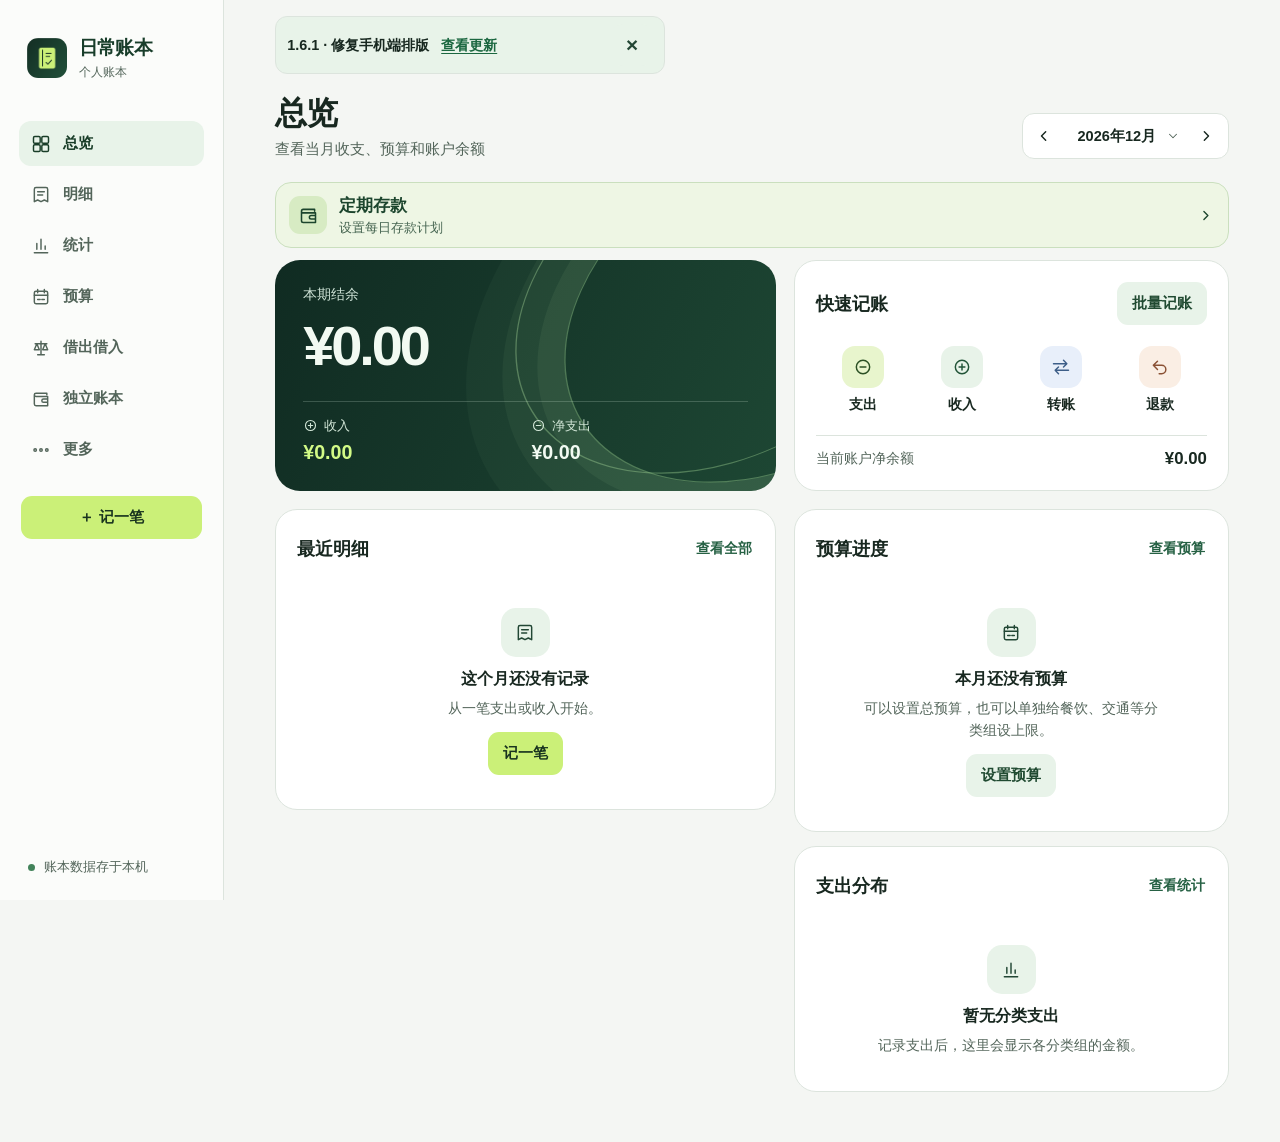
==== commit 26ca7088: "Fix mobile layout and extend overview wallpaper across the app" ====
--- a/index.html
+++ b/index.html
@@ -6,7 +6,7 @@
   <meta name="theme-color" content="#f4f6f3">
   <meta name="description" content="可安装到手机、平板和电脑，离线记录收支、账户和预算。">
   <meta name="apple-mobile-web-app-capable" content="yes">
-  <meta name="apple-mobile-web-app-status-bar-style" content="default">
+  <meta name="apple-mobile-web-app-status-bar-style" content="black-translucent">
   <link rel="manifest" href="./manifest.webmanifest" crossorigin="use-credentials">
   <link rel="icon" href="./icon-192.png">
   <link rel="apple-touch-icon" href="./apple-touch-icon.png">
--- a/style.css
+++ b/style.css
@@ -75,11 +75,17 @@
 .option-check input { width:19px; min-height:19px; flex:none; accent-color:#245a41; }
 .page-wallpaper { position:fixed; inset:0; z-index:-1; pointer-events:none; overflow:hidden; }
 body.has-wallpaper { isolation:isolate; }
+.has-wallpaper :is(.sidebar,.mobile-bar,.tabbar) { background:rgb(248 250 247 / .72); }
 .page-wallpaper img,.page-wallpaper video { width:100%; height:100%; display:block; }
 .page-wallpaper::after { content:''; position:absolute; inset:0; background:rgb(246 249 246 / var(--wall-shade,0)); }
 .has-wallpaper .page-head { padding:12px; border-radius:18px; background:#fbfdfbef; }
 .has-wallpaper .panel { background:#fffffff2; }
 .has-wallpaper .ledger-card { background:linear-gradient(145deg,var(--ledger-light),#fffffff2 95%); }
+@supports (-webkit-touch-callout:none) {
+  @media (display-mode:standalone) {
+    body::before { content:''; position:fixed; inset:0 0 auto; height:env(safe-area-inset-top); z-index:4; background:rgb(18 37 29 / .65); pointer-events:none; }
+  }
+}
 .steps { padding-inline-start:1.4rem; }
 .steps li + li { margin-top:6px; }
 .page-head p { font-size:.91rem; color:var(--muted); margin-top:8px; }
@@ -185,10 +191,10 @@
 .progress.over span { background:#bd665e; }
 .section-gap { margin-top:18px; }
 .setting-grid { display:grid; grid-template-columns:repeat(2,minmax(0,1fr)); gap:12px; }
-.setting { display:grid; grid-template-columns:42px minmax(0,1fr); gap:11px; align-items:center; width:100%; min-height:71px; text-align:left; padding:11px 12px; border:1px solid var(--line); background:var(--paper); border-radius:14px; }
+.setting { --setting-icon-width:39px; display:grid; grid-template-columns:var(--setting-icon-width) minmax(0,1fr); gap:11px; align-items:center; width:100%; min-height:71px; text-align:left; padding:11px 12px; border:1px solid var(--line); background:var(--paper); border-radius:14px; }
 .setting:hover { background:var(--bg); }
-.setting .quick-icon { width:39px; height:39px; }
-.setting b,.setting small { display:block; }
+.setting > :is(.quick-icon,.wallpaper-swatch) { width:var(--setting-icon-width); height:39px; }
+.setting b,.setting small { display:block; overflow-wrap:anywhere; }
 .setting small { color:var(--muted); font-size:.82rem; line-height:1.4; margin-top:3px; }
 .manage-row { display:flex; justify-content:space-between; align-items:center; gap:10px; }
 .manage-row p { color:var(--muted); margin-top:4px; font-size:.84rem; line-height:1.4; }
@@ -351,7 +357,7 @@
   .update-notice { margin:10px 15px 0; width:auto; }
   .tabbar { display:grid; grid-template-columns:repeat(7,minmax(0,1fr)); align-items:center; position:fixed; z-index:3; bottom:0; inset-inline:0; border-top:1px solid var(--line); background:#fff; min-height:63px; padding:5px 3px calc(5px + env(safe-area-inset-bottom)); }
   .record-selection { top:calc(56px + env(safe-area-inset-top)); }
-  .tabbar a,.tabbar button { display:flex; flex-direction:column; justify-content:center; align-items:center; gap:3px; min-height:46px; color:var(--muted); font-size:clamp(.66rem,3.1vw,.78rem); font-weight:680; border:0; background:none; padding-inline:0; }
+  .tabbar a,.tabbar button { display:grid; grid-template-rows:33px auto; align-content:center; place-items:center; gap:3px; min-height:46px; color:var(--muted); font-size:clamp(.66rem,3.1vw,.78rem); line-height:1.2; font-weight:680; border:0; background:none; padding:0; }
   .tabbar a[aria-current] { color:#1b6740; }
   .tabbar a span { white-space:nowrap; }
   .tabbar a[aria-current] .icon { width:27px; height:23px; padding:2px; background:var(--soft); border-radius:8px; }
@@ -374,8 +380,8 @@
   .metric span { font-size:.79rem; }
   .filter { grid-template-columns:1fr 1fr; }
   .setting-grid { gap:7px; }
-  .setting { grid-template-columns:31px minmax(0,1fr); padding:8px; gap:6px; }
-  .setting .quick-icon { width:30px; height:33px; }
+  .setting { --setting-icon-width:32px; padding:8px; gap:8px; }
+  .setting > :is(.quick-icon,.wallpaper-swatch) { height:32px; border-radius:10px; }
   .setting b { font-size:.88rem; }
   .setting small { font-size:.76rem; }
   .section-gap { margin-top:12px; }
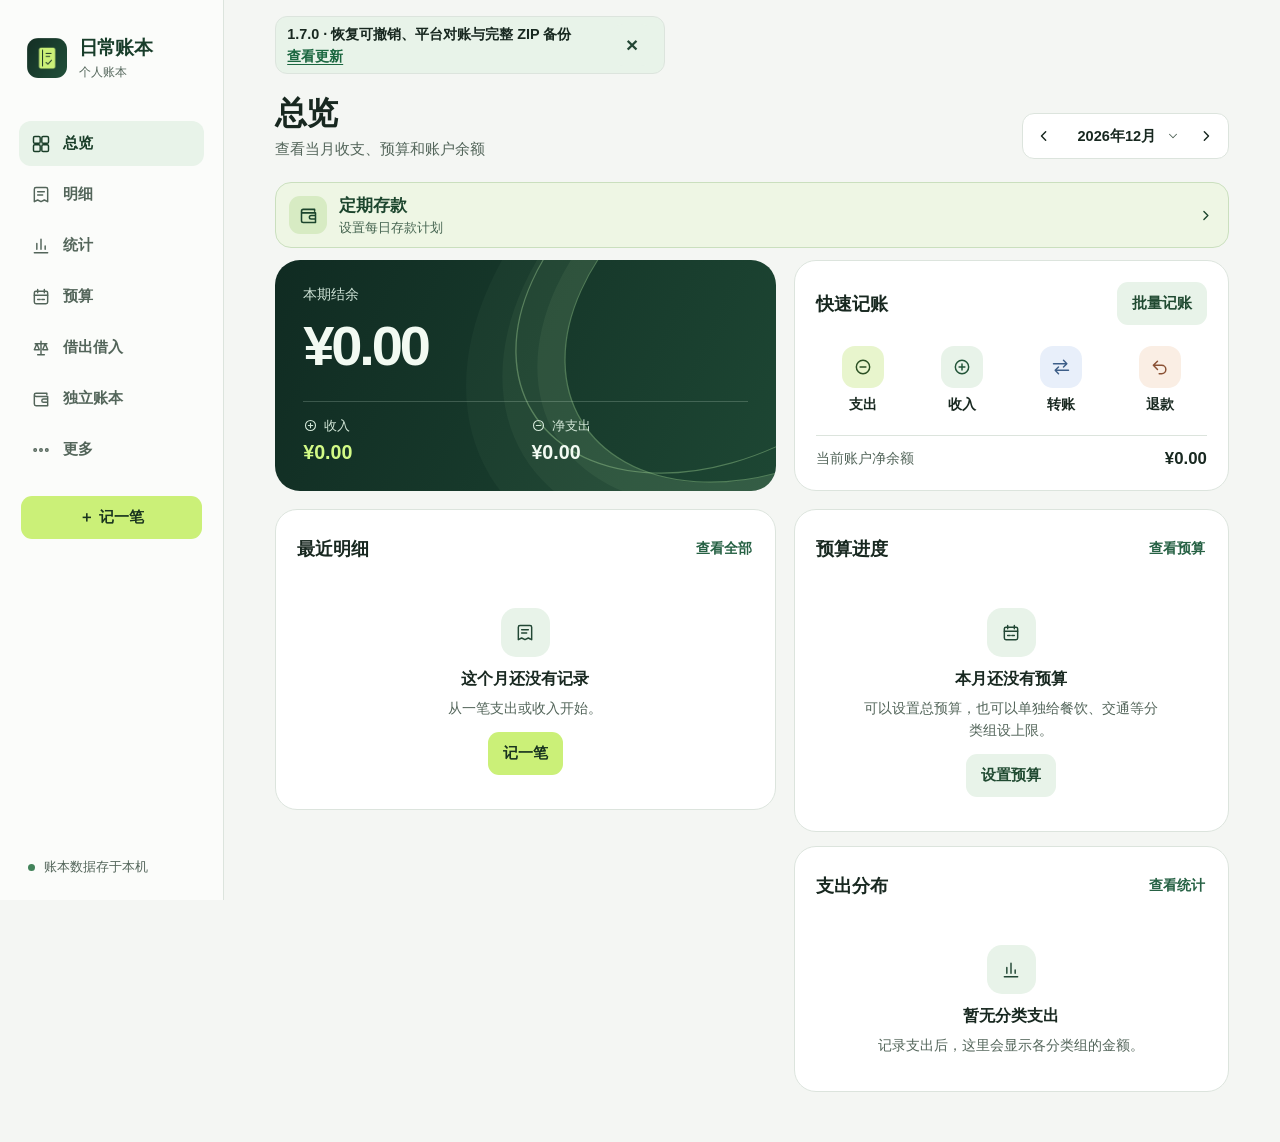
==== commit f2c873a6: "Add reversible backups, ZIP export, and payment-statement reconciliation" ====
--- a/index.html
+++ b/index.html
@@ -41,6 +41,11 @@
       <button class="button primary" type="button" data-action="backup">立即备份</button>
     </aside>
   </div>
+  <div class="update-notice" id="backup-progress" hidden>
+    <span id="backup-progress-label" role="status">正在读取账本</span>
+    <progress aria-label="备份进度" max="100"></progress>
+    <button class="button secondary" type="button" data-action="confirm-backup" hidden>文件已保存</button>
+  </div>
   <main id="content" class="workspace" aria-busy="true">
     <section class="panel system-message"><h1>正在打开账本…</h1><p>请稍候。</p></section>
   </main>
--- a/style.css
+++ b/style.css
@@ -75,15 +75,26 @@
 .option-check input { width:19px; min-height:19px; flex:none; accent-color:#245a41; }
 .page-wallpaper { position:fixed; inset:0; z-index:-1; pointer-events:none; overflow:hidden; }
 body.has-wallpaper { isolation:isolate; }
-.has-wallpaper :is(.sidebar,.mobile-bar,.tabbar) { background:rgb(248 250 247 / .72); }
+.has-wallpaper :is(.sidebar,.mobile-bar,.tabbar) { background:rgb(248 250 247 / var(--wall-surface)); }
 .page-wallpaper img,.page-wallpaper video { width:100%; height:100%; display:block; }
 .page-wallpaper::after { content:''; position:absolute; inset:0; background:rgb(246 249 246 / var(--wall-shade,0)); }
-.has-wallpaper .page-head { padding:12px; border-radius:18px; background:#fbfdfbef; }
-.has-wallpaper .panel { background:#fffffff2; }
-.has-wallpaper .ledger-card { background:linear-gradient(145deg,var(--ledger-light),#fffffff2 95%); }
+.has-wallpaper .page-head { padding:12px; border-radius:18px; background:rgb(251 253 251 / var(--wall-surface)); }
+.has-wallpaper :is(.panel,.period) { background:rgb(255 255 255 / var(--wall-surface)); }
+.has-wallpaper .ledger-card { background:linear-gradient(145deg,color-mix(in srgb,var(--ledger-light) calc(var(--wall-surface) * 100%),transparent),rgb(255 255 255 / var(--wall-surface)) 95%); }
+.has-wallpaper .saving-entry { background:rgb(238 246 228 / var(--wall-surface)); }
+.has-wallpaper .balance-card { background:linear-gradient(115deg,rgb(16 43 34 / var(--wall-surface)),rgb(29 70 51 / var(--wall-surface)) 98%); }
+#wall-transparency { color:#266144; font-weight:750; margin-inline-start:5px; font-variant-numeric:tabular-nums; }
+.wall-preview-row { display:flex; align-items:center; gap:15px; }
+.wall-preview-row p { margin-bottom:6px; font-weight:650; }
+.wall-preview { position:relative; flex:none; width:72px; aspect-ratio:9/18; overflow:hidden; background:var(--bg); border:1px solid var(--line); border-radius:10px; }
+.wall-preview-media,.wall-preview::after { position:absolute; inset:0; }
+.wall-preview-media > * { display:block; width:100%; height:100%; }
+.wall-preview::after { content:''; background:rgb(246 249 246 / var(--preview-shade,0)); }
+.wall-preview i { position:absolute; z-index:1; inset:auto 10% 8%; height:26%; border:1px solid #ffffff90; border-radius:5px; background:rgb(255 255 255 / var(--preview-surface,.75)); }
 @supports (-webkit-touch-callout:none) {
   @media (display-mode:standalone) {
     body::before { content:''; position:fixed; inset:0 0 auto; height:env(safe-area-inset-top); z-index:4; background:rgb(18 37 29 / .65); pointer-events:none; }
+    body.has-wallpaper::before { background:linear-gradient(rgb(18 37 29 / .3),rgb(18 37 29 / .3)),var(--status-gradient,transparent); }
   }
 }
 .steps { padding-inline-start:1.4rem; }
@@ -239,6 +250,11 @@
 .system-message p { margin-top:10px; }
 dialog { width:min(100% - 28px,480px); max-height:min(90vh,850px); padding:0; border:1px solid var(--line); border-radius:21px; color:var(--ink); box-shadow:0 20px 90px #102b2252; touch-action:manipulation; }
 dialog::backdrop { background:#10251fb2; }
+#dialog.is-leaving:not([open]) {
+  display:block; position:fixed; z-index:4; pointer-events:none; margin:0;
+  inset:var(--dialog-exit-top) auto auto var(--dialog-exit-left);
+  width:var(--dialog-exit-width); height:var(--dialog-exit-height); max-width:none; max-height:none;
+}
 .modal-head { display:flex; justify-content:space-between; align-items:center; gap:8px; padding:15px 18px; border-bottom:1px solid var(--line); position:sticky; top:0; background:#fff; z-index:1; }
 .modal-body { padding:16px 18px; display:grid; gap:13px; }
 .modal-body p { color:var(--muted); line-height:1.6; }
@@ -353,14 +369,17 @@
   .ledger-meta { margin:0 auto; padding-inline:15px; }
   .ledger-meta:has(> :not([hidden])) { padding-top:10px; }
   .mobile-bar { position:sticky; top:0; z-index:3; display:flex; justify-content:space-between; align-items:center; gap:8px; border-bottom:1px solid var(--line); padding:calc(9px + env(safe-area-inset-top)) max(15px,env(safe-area-inset-right)) 9px max(15px,env(safe-area-inset-left)); background:var(--bg); }
+  .mobile-bar.is-collapsed { transform:translateY(-100%); pointer-events:none; }
   .mobile-bar .brand { gap:7px; font-size:1.04rem; }
   .update-notice { margin:10px 15px 0; width:auto; }
   .tabbar { display:grid; grid-template-columns:repeat(7,minmax(0,1fr)); align-items:center; position:fixed; z-index:3; bottom:0; inset-inline:0; border-top:1px solid var(--line); background:#fff; min-height:63px; padding:5px 3px calc(5px + env(safe-area-inset-bottom)); }
   .record-selection { top:calc(56px + env(safe-area-inset-top)); }
+  .mobile-bar.is-collapsed ~ .workspace .record-selection { top:calc(8px + env(safe-area-inset-top)); }
   .tabbar a,.tabbar button { display:grid; grid-template-rows:33px auto; align-content:center; place-items:center; gap:3px; min-height:46px; color:var(--muted); font-size:clamp(.66rem,3.1vw,.78rem); line-height:1.2; font-weight:680; border:0; background:none; padding:0; }
   .tabbar a[aria-current] { color:#1b6740; }
   .tabbar a span { white-space:nowrap; }
-  .tabbar a[aria-current] .icon { width:27px; height:23px; padding:2px; background:var(--soft); border-radius:8px; }
+  .tabbar a .icon { width:27px; height:23px; padding:2px; border-radius:8px; }
+  .tabbar a[aria-current] .icon { background:var(--soft); }
   .tabbar .tab-plus { width:35px; height:33px; display:grid; place-items:center; border-radius:11px; background:var(--accent); color:#19341f; }
   .toast { bottom:calc(73px + env(safe-area-inset-bottom)); }
   .page-head { margin-bottom:13px; align-items:center; }
@@ -411,22 +430,27 @@
 @media (prefers-reduced-motion:no-preference) {
   :root { --motion-settle:cubic-bezier(.22,.73,.24,1); }
   button,a,input,select { transition:background-color 140ms, color 140ms; }
-  .button,.quick-actions button,.tabbar .tab-plus,.tabbar a,.donut { transition:background-color 140ms, color 140ms, transform 150ms var(--motion-settle); }
-  .button:active:not(:disabled),.quick-actions button:active,.tabbar button:active .tab-plus { transform:translateY(1px) scale(.975); }
+  .button,.quick-actions button,.tabbar .tab-plus,.tabbar a,.tabbar a .icon,.donut { transition:background-color 160ms, color 160ms, transform 165ms var(--motion-settle); }
+  .button:active:not(:disabled),.quick-actions button:active,.tabbar button:active .tab-plus { transform:translateY(1px) scale(.96); transition-duration:80ms; }
   .tabbar a:active,.donut:active { transform:scale(.94); }
-  dialog[open] { animation:dialog-in 185ms var(--motion-settle); }
-  dialog[open]::backdrop { animation:backdrop-in 165ms ease-out; }
-  .batch-row-enter { animation:row-in 165ms var(--motion-settle); }
+  dialog[open] { animation:dialog-in 205ms var(--motion-settle); }
+  dialog[open]::backdrop { animation:backdrop-in 175ms ease-out; }
+  body:has(#dialog.is-leaving:not([open]))::after {
+    content:''; position:fixed; z-index:3; inset:0; pointer-events:none; background:#10251fb2;
+    animation:backdrop-in 145ms ease-in reverse both;
+  }
+  .batch-row-enter { animation:row-in 185ms var(--motion-settle); }
 }
 @media (max-width:759px) and (prefers-reduced-motion:no-preference) {
-  dialog.batch-dialog[open] { animation:sheet-in 220ms var(--motion-settle); }
+  .mobile-bar { transition:transform 175ms var(--motion-settle); }
+  dialog.batch-dialog[open] { animation:sheet-in 235ms var(--motion-settle); }
 }
 @keyframes dialog-in {
-  from { opacity:.64; transform:translateY(7px) scale(.985); }
+  from { opacity:.25; transform:translateY(12px) scale(.985); }
   to { opacity:1; transform:none; }
 }
 @keyframes sheet-in {
-  from { opacity:.72; transform:translateY(20px); }
+  from { opacity:.44; transform:translateY(24px); }
   to { opacity:1; transform:none; }
 }
 @keyframes backdrop-in {
@@ -434,6 +458,6 @@
   to { opacity:1; }
 }
 @keyframes row-in {
-  from { opacity:.63; transform:translateY(6px); }
+  from { opacity:.38; transform:translateY(8px); }
   to { opacity:1; transform:none; }
 }
